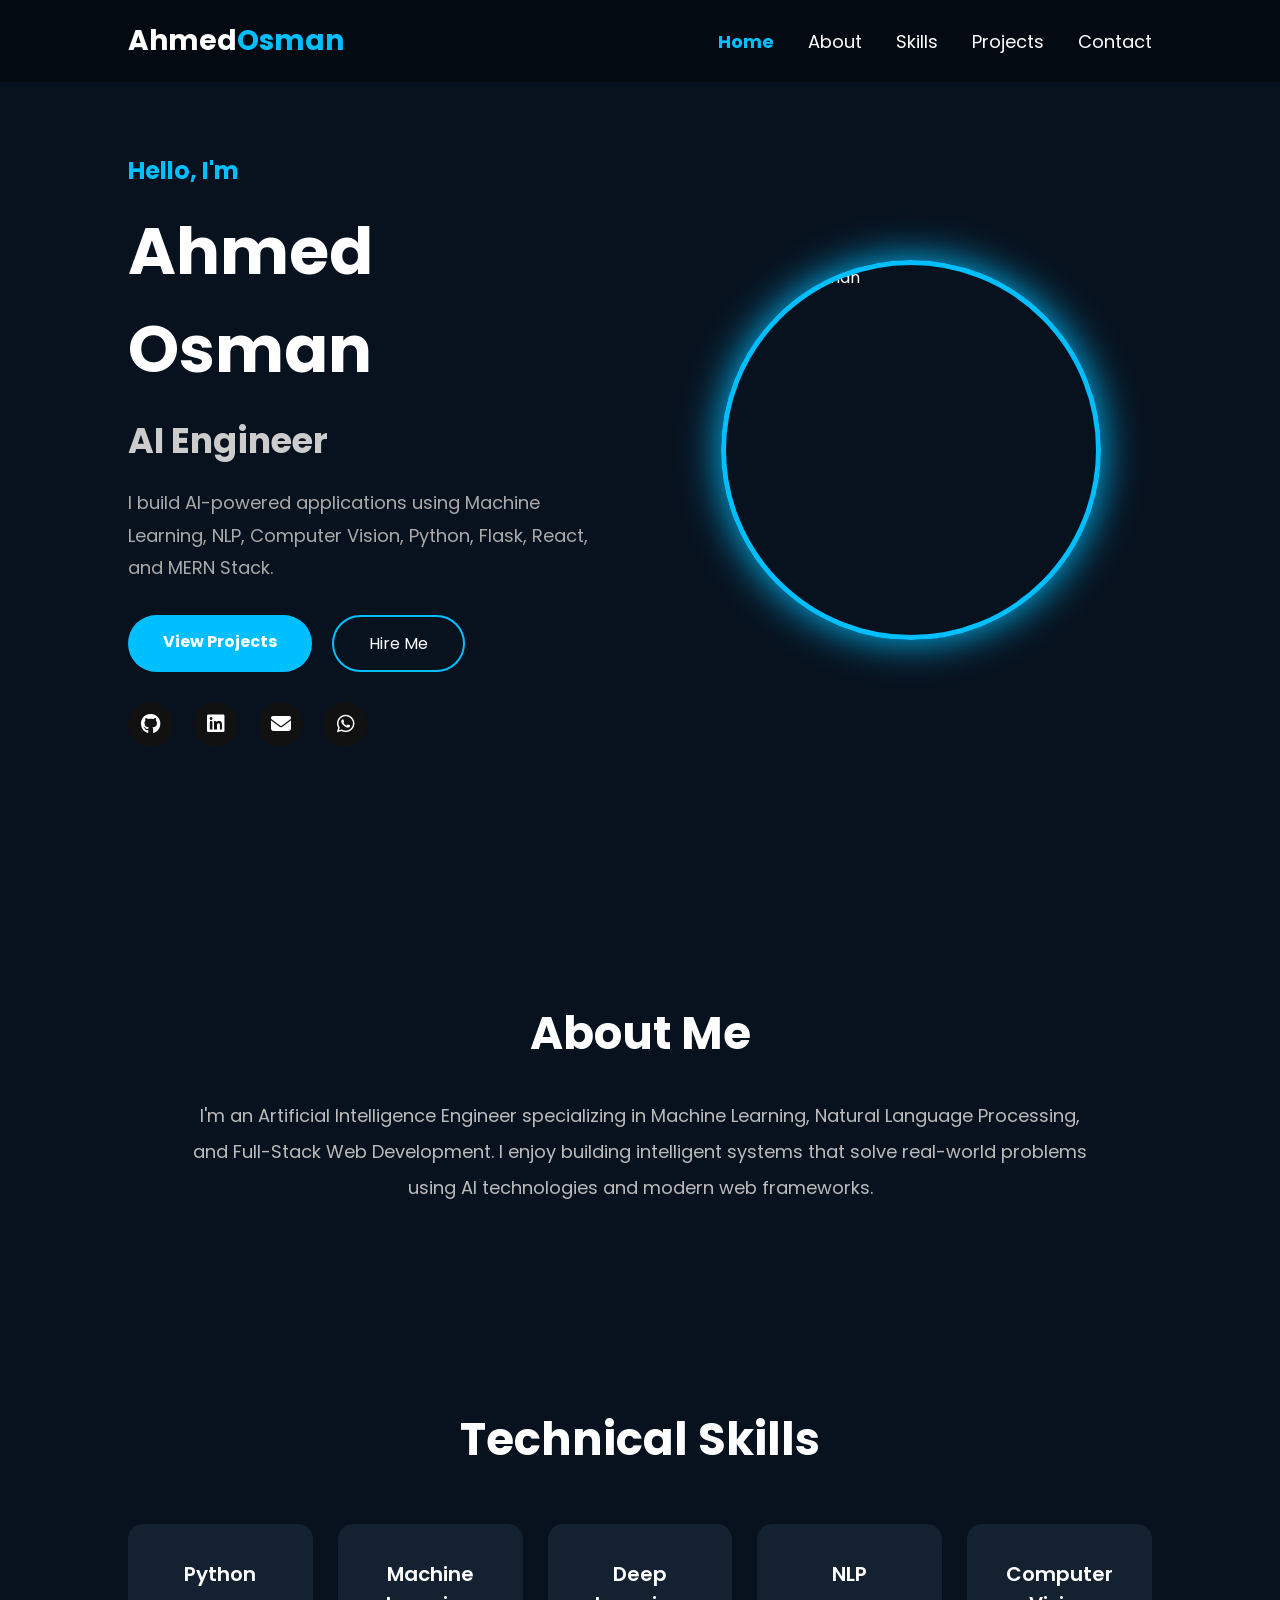
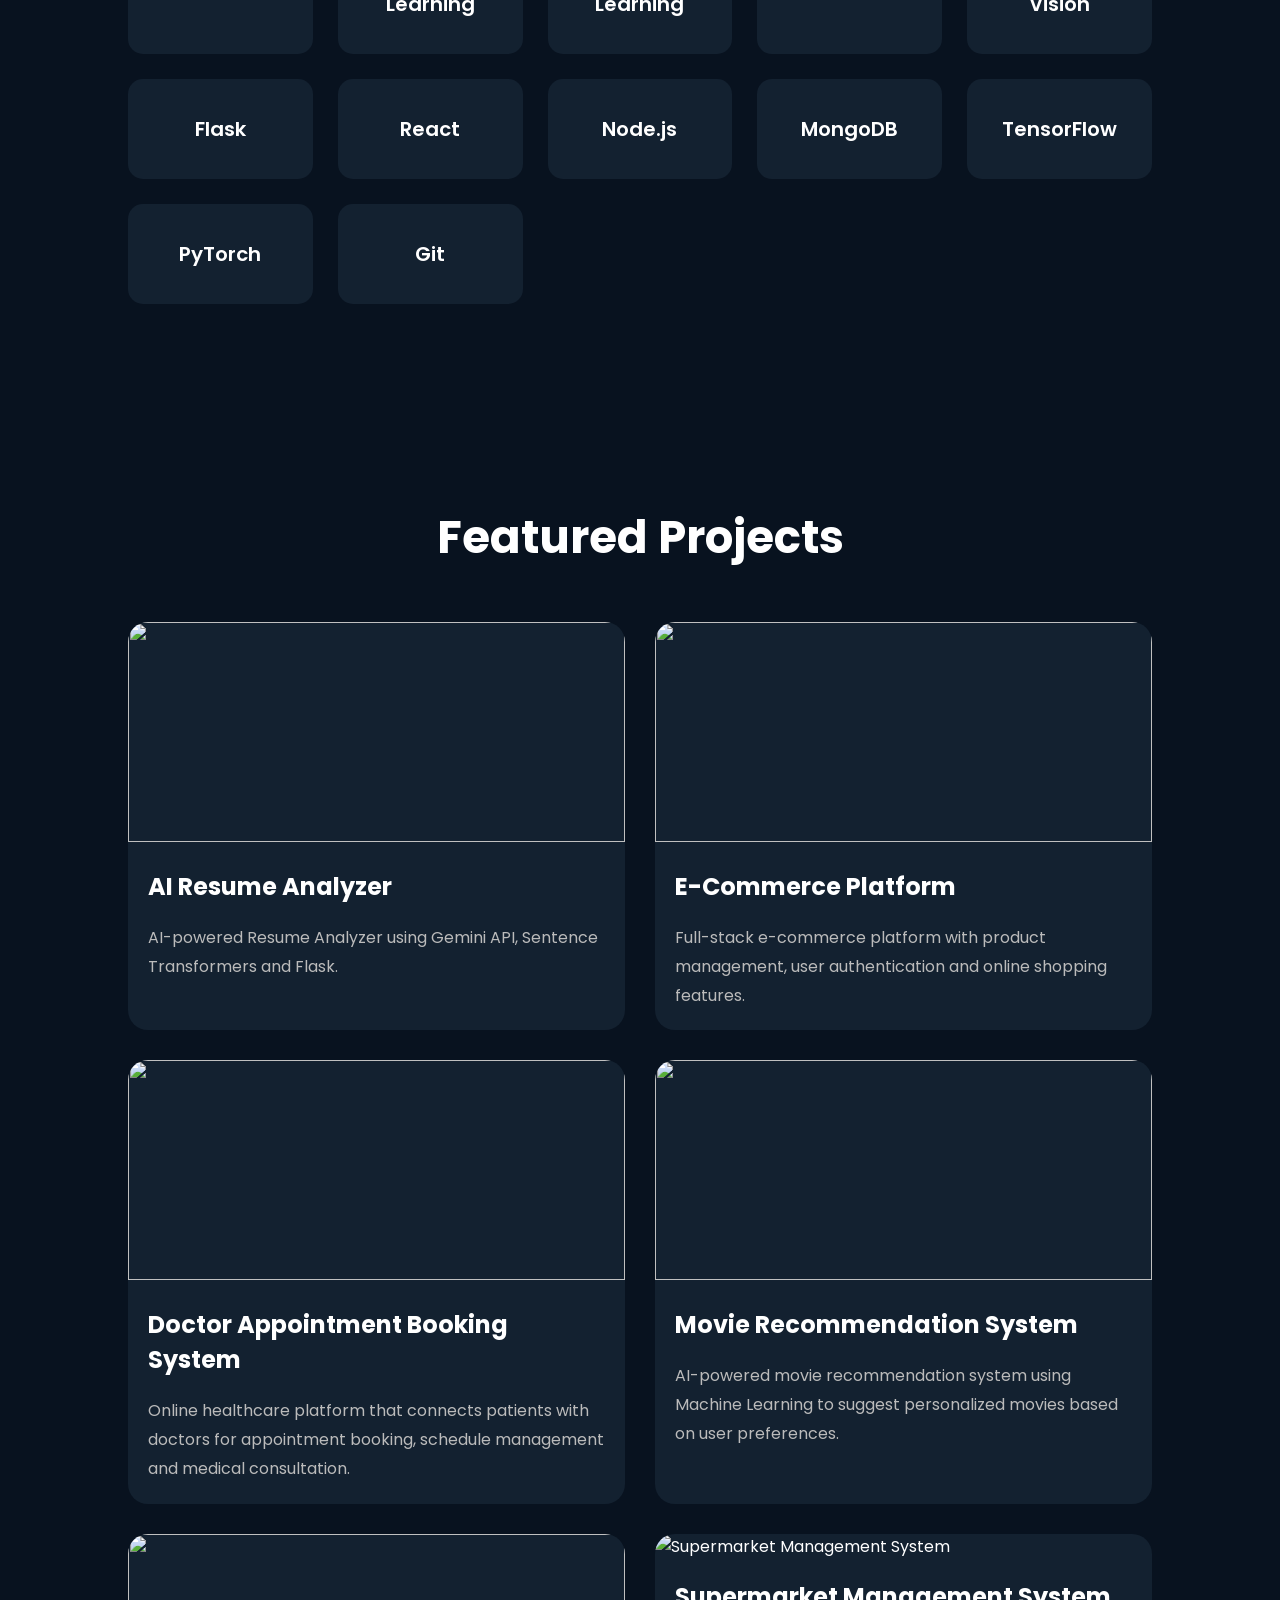
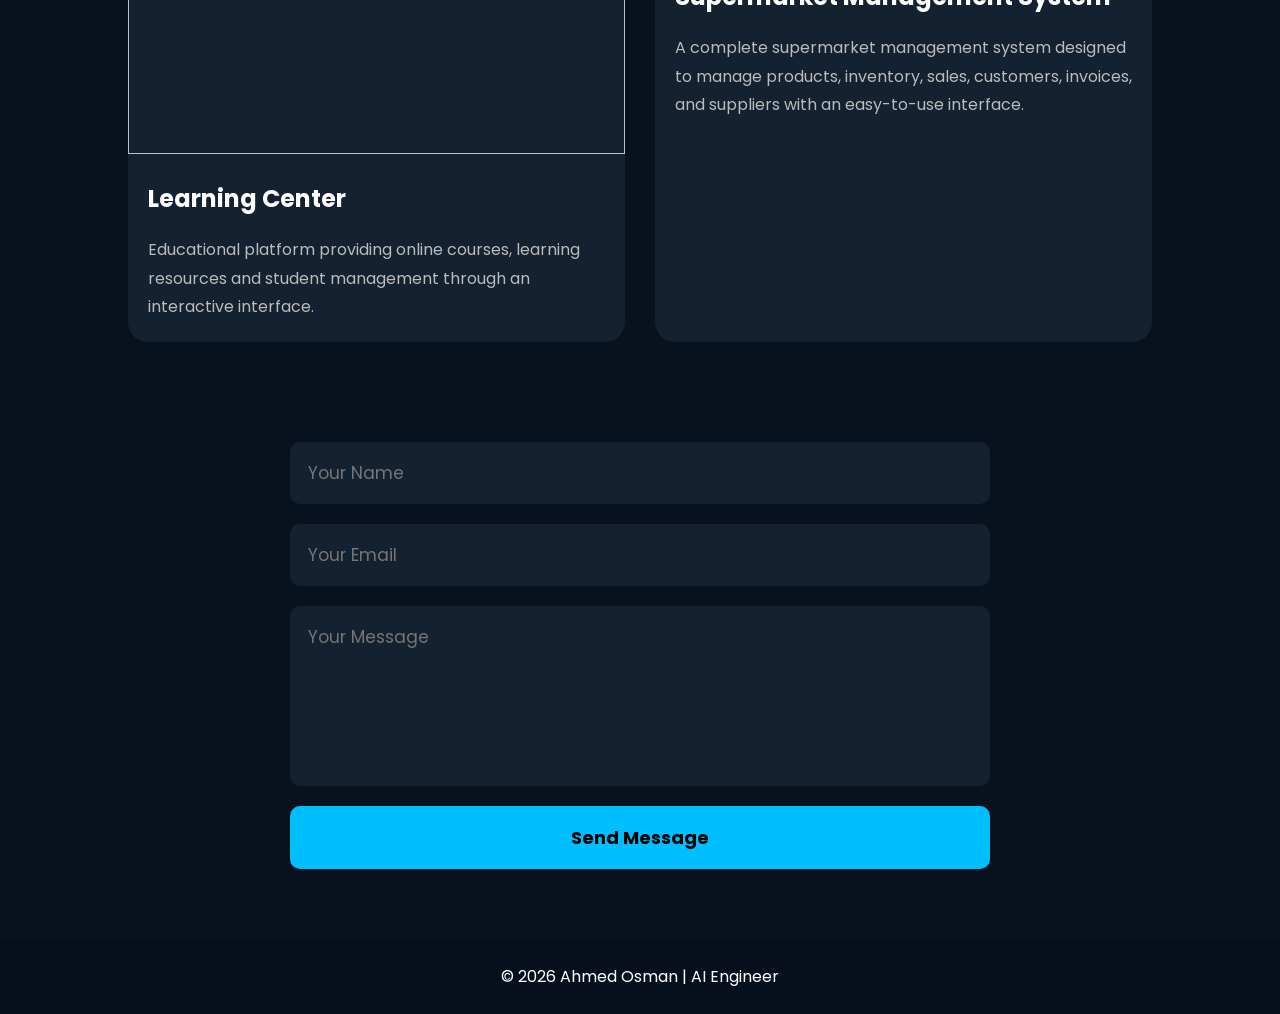
==== index.html @ d46f58bf "Rename p.html to index.html" ====
<!DOCTYPE html>
<html lang="en">
<head>
    <meta charset="UTF-8">
    <meta name="viewport" content="width=device-width, initial-scale=1.0">
    <title>Ahmed Osman | AI Engineer</title>

    <link rel="stylesheet" href="style.css">

    <link
        rel="stylesheet"
        href="https://cdnjs.cloudflare.com/ajax/libs/font-awesome/6.6.0/css/all.min.css"
    />
</head>
<body>

<!-- Navbar -->

<header>

    <div class="logo">
        Ahmed<span>Osman</span>
    </div>

    <nav>

        <a href="#home">Home</a>
        <a href="#about">About</a>
        <a href="#skills">Skills</a>
        <a href="#projects">Projects</a>
        <a href="#contact">Contact</a>

    </nav>

</header>

<!-- Hero -->

<section class="hero" id="home">

    <div class="hero-text">

        <h3>Hello, I'm</h3>

        <h1>Ahmed Osman</h1>

        <h2>AI Engineer & Full Stack Developer</h2>

        <p>

            I build AI-powered applications using Machine Learning,
            NLP, Computer Vision, Python, Flask, React, and MERN Stack.

        </p>

        <div class="buttons">

            <a href="#projects" class="btn">View Projects</a>

            <a href="#contact" class="btn2">Hire Me</a>

        </div>

        <div class="social">

            <a href="https://github.com/ahmedosman1542005-al"><i class="fab fa-github"></i></a>

            <a href="https://www.linkedin.com/in/ahmed-osman-a71577384"><i class="fab fa-linkedin"></i></a>

            <a href="mailto:ahmedosman1542005@gmail.com"><i class="fas fa-envelope"></i></a>

            <a href="https://wa.me/201017175637" target="_blank"><i class="fab fa-whatsapp"></i></a>
        </div>

    </div>

    <div class="hero-image">

        <img src="images\IMG_2841.jpg" alt="Ahmed Osman">

    </div>

</section>

<!-- About -->

<section class="about" id="about">

    <h2>About Me</h2>

    <p>

        I'm an Artificial Intelligence Engineer specializing in Machine
        Learning, Natural Language Processing, and Full-Stack Web
        Development.

        I enjoy building intelligent systems that solve real-world
        problems using AI technologies and modern web frameworks.

    </p>

</section>

<!-- Skills -->

<section class="skills" id="skills">

    <h2>Technical Skills</h2>

    <div class="skill-grid">

        <div class="card">Python</div>

        <div class="card">Machine Learning</div>

        <div class="card">Deep Learning</div>

        <div class="card">NLP</div>

        <div class="card">Computer Vision</div>

        <div class="card">Flask</div>

        <div class="card">React</div>

        <div class="card">Node.js</div>

        <div class="card">MongoDB</div>

        <div class="card">TensorFlow</div>

        <div class="card">PyTorch</div>

        <div class="card">Git</div>

    </div>

</section>

<!-- Projects -->

<section class="projects" id="projects">

<h2>Featured Projects</h2>




<div class="project-container">

<div class="project">

<img src="images/resume.jpg">

<h3>AI Resume Analyzer</h3>

<p>

AI-powered Resume Analyzer using Gemini API,
Sentence Transformers and Flask.

</p>


</div>

<div class="project">

<img src="images/ecommerce.jpg">

<h3>E-Commerce Platform</h3>

<p>

Full-stack e-commerce platform with product
management, user authentication and online
shopping features.

</p>

</div>

<div class="project">

<img src="images/doctor.jpg">

<h3>Doctor Appointment Booking System</h3>

<p>

Online healthcare platform that connects patients
with doctors for appointment booking, schedule
management and medical consultation.

</p>

</div>

<div class="project">

<img src="images\movie.png">

<h3>Movie Recommendation System</h3>

<p>

AI-powered movie recommendation system using
Machine Learning to suggest personalized movies
based on user preferences.

</p>

</div>

<div class="project">

<img src="https://ms.hsoubcdn.com/uploads/thumbnails/4427935/6953ae9ec912d/Screenshot-2025-12-30-124724.png">

<h3>Learning Center</h3>

<p>

Educational platform providing online courses,
learning resources and student management
through an interactive interface.

</p>

</div>
<div class="project">

    <img src="images/supermarket.jpg" alt="Supermarket Management System">

    <h3>Supermarket Management System</h3>

    <p>
        A complete supermarket management system designed to manage products,
        inventory, sales, customers, invoices, and suppliers with an easy-to-use interface.
    </p>

</div>
</div>

</section>

<!-- Contact -->

<form action="https://formsubmit.co/ahmedosman@gmail.com" method="POST">

    <input type="text" name="name" placeholder="Your Name" required>

    <input type="email" name="email" placeholder="Your Email" required>

    <textarea name="message" placeholder="Your Message" required></textarea>

    <input type="hidden" name="_subject" value="New Portfolio Message">

    <input type="hidden" name="_template" value="table">

    <button type="submit">Send Message</button>

</form>
<footer>

<p>

© 2026 Ahmed Osman | AI Engineer

</p>

</footer>

<script src="script.js"></script>

</body>
</html>
---- style.css ----
/* Google Font */
@import url('https://fonts.googleapis.com/css2?family=Poppins:wght@300;400;500;600;700;800&display=swap');

*{
margin:0;
padding:0;
box-sizing:border-box;
scroll-behavior:smooth;
font-family:'Poppins',sans-serif;
}

body{
background:#08121f;
color:#fff;
overflow-x:hidden;
}

a{
text-decoration:none;
color:white;
}

section{
padding:100px 10%;
}

/* ================= HEADER ================= */

header{
position:fixed;
top:0;
left:0;
width:100%;
padding:20px 10%;
display:flex;
justify-content:space-between;
align-items:center;
background:rgba(0,0,0,.4);
backdrop-filter:blur(12px);
z-index:1000;
}

.logo{
font-size:28px;
font-weight:bold;
}

.logo span{
color:#00bfff;
}

nav a{
margin-left:30px;
font-size:18px;
transition:.3s;
}

nav a:hover{
color:#00bfff;
}

/* ================= HERO ================= */

.hero{
min-height:100vh;
display:flex;
align-items:center;
justify-content:space-between;
gap:60px;
}

.hero-text{
flex:1;
}

.hero-text h3{
font-size:24px;
color:#00bfff;
}

.hero-text h1{
font-size:65px;
margin:15px 0;
}

.hero-text h2{
font-size:35px;
margin-bottom:20px;
color:#ccc;
}

.hero-text p{
font-size:18px;
line-height:1.8;
color:#aaa;
margin-bottom:30px;
}

.buttons{
display:flex;
gap:20px;
margin-bottom:30px;
}

.btn{

padding:14px 35px;
background:#00bfff;
border-radius:40px;
color:white;
font-weight:bold;
transition:.3s;

}

.btn:hover{

transform:translateY(-5px);
box-shadow:0 0 25px #00bfff;

}

.btn2{

padding:14px 35px;
border:2px solid #00bfff;
border-radius:40px;
transition:.3s;

}

.btn2:hover{

background:#00bfff;

}

.social{

display:flex;
gap:20px;

}

.social a{

width:45px;
height:45px;
background:#111;
display:flex;
justify-content:center;
align-items:center;
border-radius:50%;
font-size:20px;
transition:.3s;

}

.social a:hover{

background:#00bfff;
transform:translateY(-5px);

}

.hero-image{

flex:1;
display:flex;
justify-content:center;

}

.hero-image img{

width:380px;
height:380px;
border-radius:50%;
object-fit:cover;
border:5px solid #00bfff;
box-shadow:0 0 40px #00bfff;

}

/* ================= ABOUT ================= */

.about{

text-align:center;

}

.about h2{

font-size:45px;
margin-bottom:30px;

}

.about p{

max-width:900px;
margin:auto;
font-size:18px;
line-height:2;
color:#bbb;

}

/* ================= SKILLS ================= */

.skills h2{

text-align:center;
font-size:45px;
margin-bottom:50px;

}

.skill-grid{

display:grid;
grid-template-columns:repeat(auto-fit,minmax(180px,1fr));
gap:25px;

}

.card{

background:#132130;
padding:35px;
text-align:center;
border-radius:15px;
font-size:20px;
font-weight:600;
transition:.4s;

}

.card:hover{

transform:translateY(-10px);
background:#00bfff;

}

/* ================= PROJECTS ================= */

.projects h2{

text-align:center;
font-size:45px;
margin-bottom:50px;

}

.project-container{

display:grid;
grid-template-columns:repeat(auto-fit,minmax(330px,1fr));
gap:30px;

}

.project{

background:#132130;
border-radius:20px;
overflow:hidden;
transition:.4s;

}

.project:hover{

transform:translateY(-10px);

}

.project img{

width:100%;
height:220px;
object-fit:cover;

}

.project h3{

padding:20px;
font-size:24px;

}

.project p{

padding:0 20px 20px;
color:#bbb;
line-height:1.8;

}

/* ================= CONTACT ================= */

.contact h2{

text-align:center;
font-size:45px;
margin-bottom:40px;

}

form{

max-width:700px;
margin:auto;
display:flex;
flex-direction:column;
gap:20px;

}

form input,
form textarea{

padding:18px;
background:#132130;
border:none;
color:white;
border-radius:10px;
font-size:17px;

}

textarea{

height:180px;
resize:none;

}

button{

padding:18px;
background:#00bfff;
border:none;
border-radius:10px;
font-size:18px;
font-weight:bold;
cursor:pointer;
transition:.3s;

}

button:hover{

box-shadow:0 0 20px #00bfff;

}

/* ================= FOOTER ================= */

footer{

padding:25px;
text-align:center;
background:#06101d;
margin-top:70px;

}

/* ================= RESPONSIVE ================= */

@media(max-width:900px){

header{

padding:20px 5%;

}

nav{

display:none;

}

.hero{

flex-direction:column-reverse;
text-align:center;
padding-top:150px;

}

.hero-image img{

width:280px;
height:280px;

}

.hero-text h1{

font-size:45px;

}

.hero-text h2{

font-size:28px;

}

.buttons{

justify-content:center;

}

.social{

justify-content:center;

}

}


/*======================
Animation
======================*/

.hidden{

opacity:0;
transform:translateY(60px);
transition:.8s;

}

.show{

opacity:1;
transform:translateY(0);

}

/*======================
Top Button
======================*/

.topBtn{

position:fixed;
bottom:30px;
right:30px;
width:55px;
height:55px;
border:none;
border-radius:50%;
background:#00bfff;
color:#fff;
font-size:24px;
cursor:pointer;
opacity:0;
pointer-events:none;
transition:.4s;
box-shadow:0 0 15px rgba(0,191,255,.5);

}

.topBtn.active{

opacity:1;
pointer-events:auto;

}

.topBtn:hover{

transform:translateY(-5px);
box-shadow:0 0 25px #00bfff;

}

/*======================
Active Navbar Link
======================*/

nav a.active{

color:#00bfff;
font-weight:bold;

}
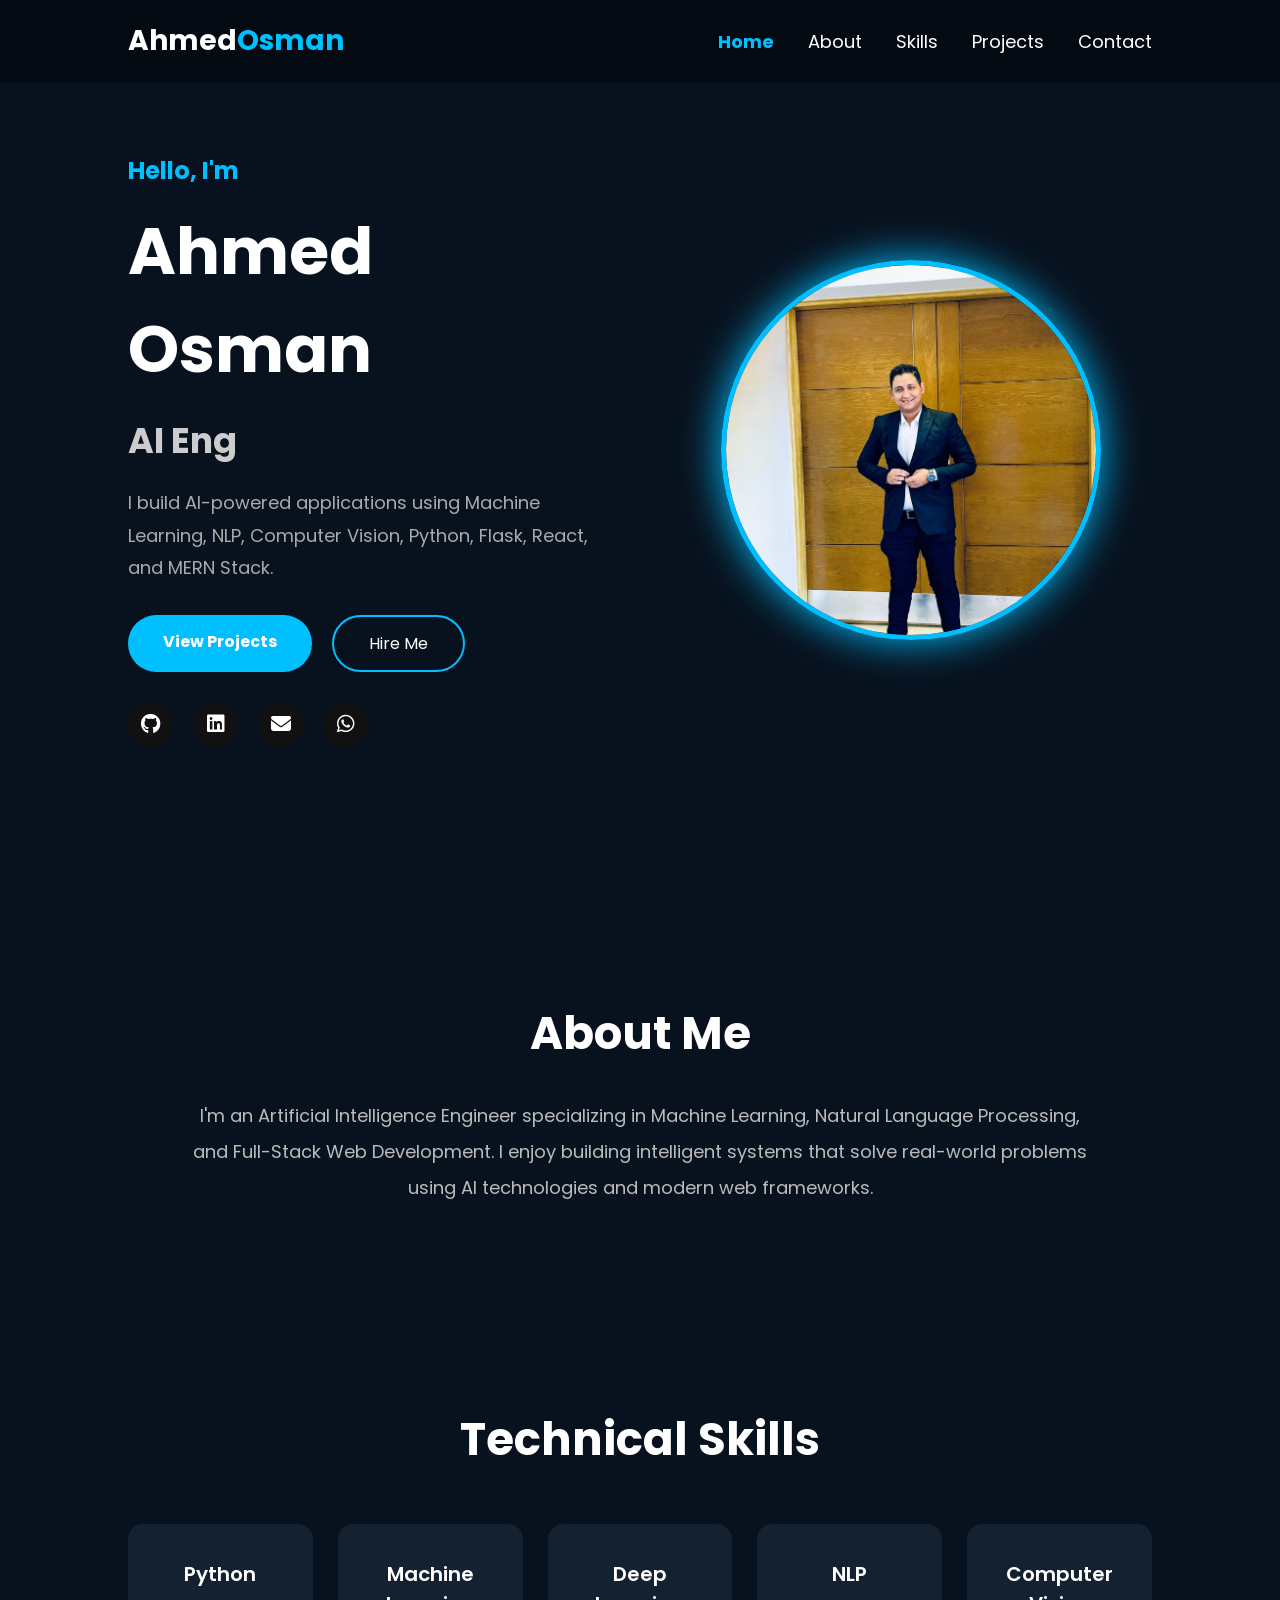
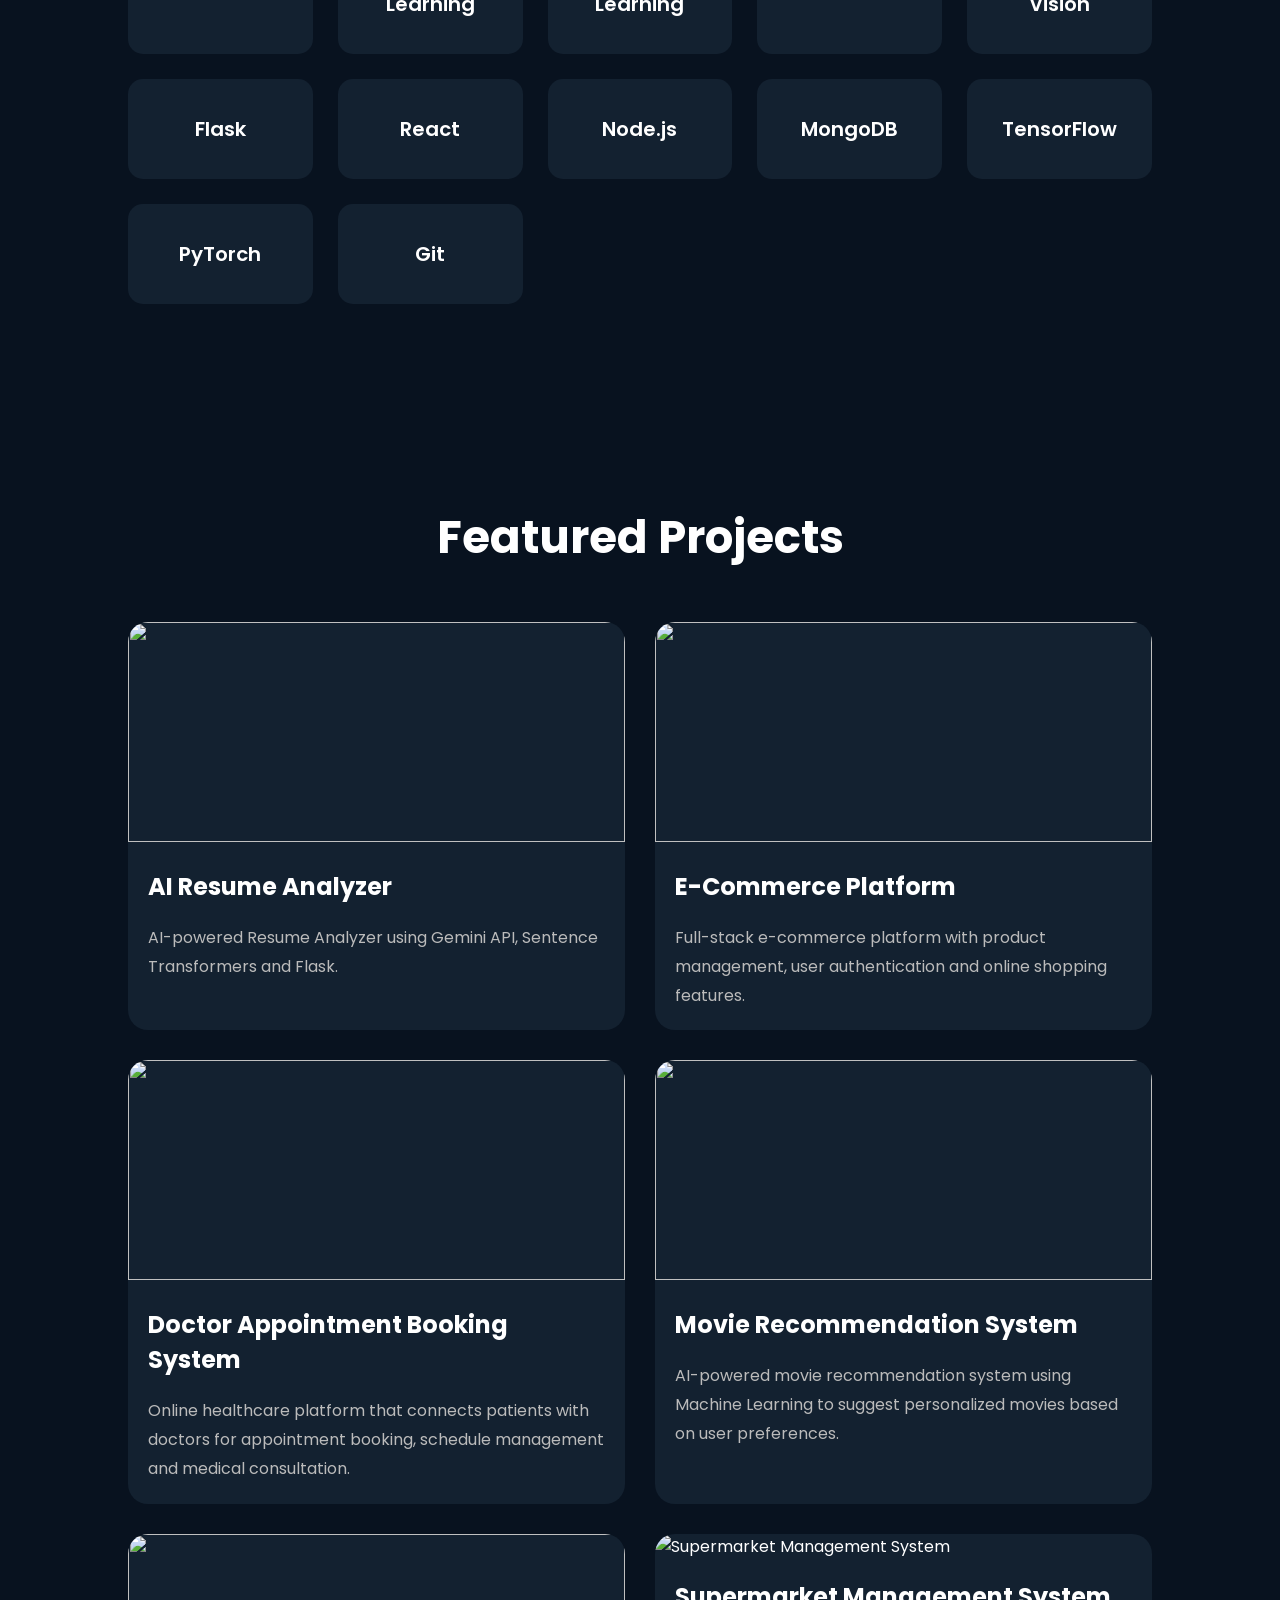
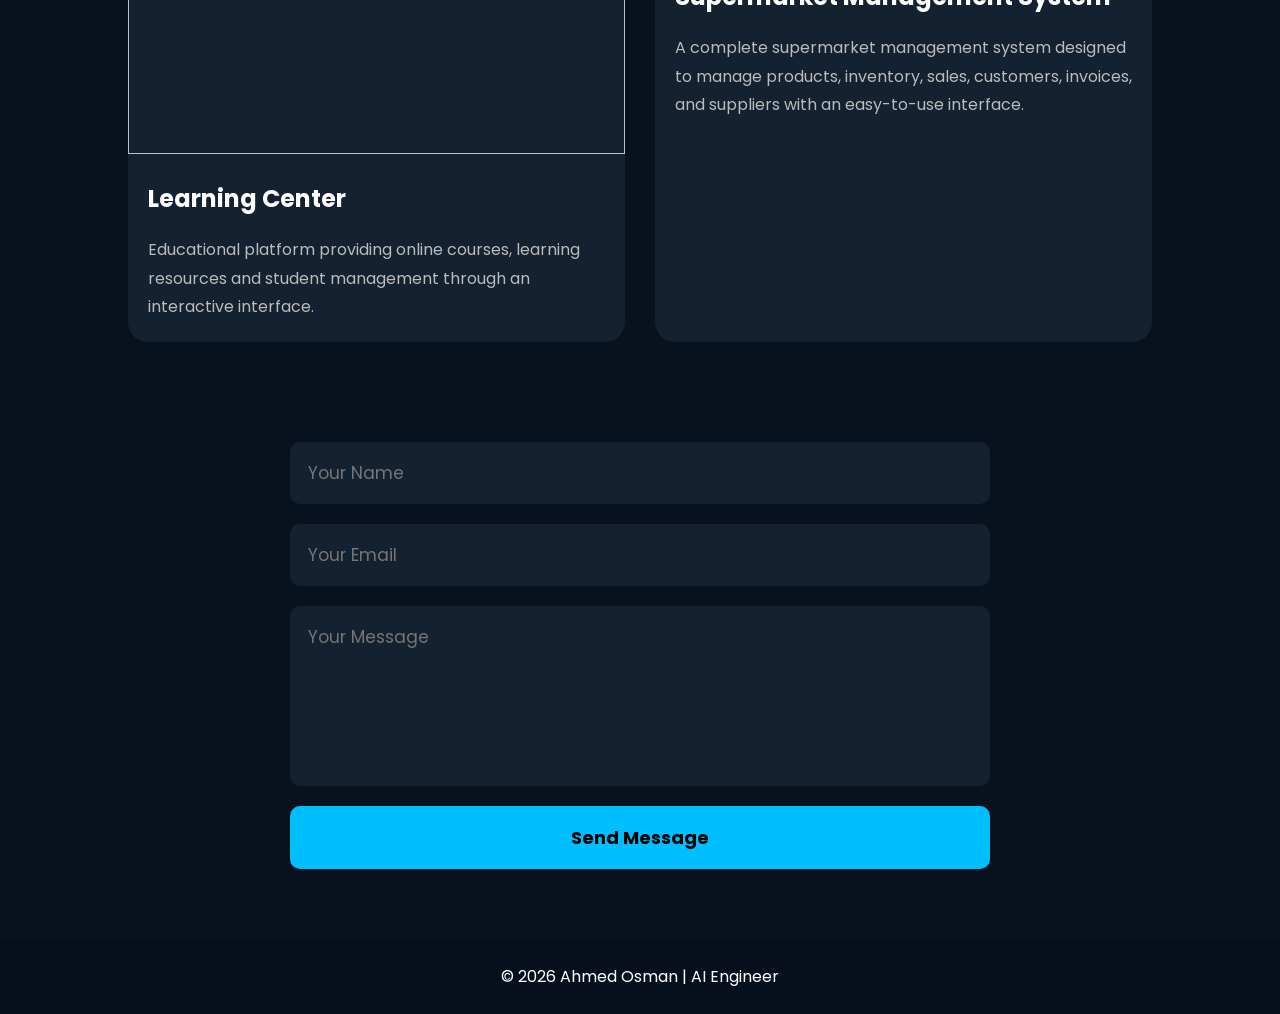
==== commit f895cc5f: "Fix HTML formatting issues in index.html" ====
--- a/index.html
+++ b/index.html
@@ -76,7 +76,7 @@
 
     <div class="hero-image">
 
-        <img src="images\IMG_2841.jpg" alt="Ahmed Osman">
+        <img src="IMG_2841.jpg" alt="Ahmed Osman">
 
     </div>
 
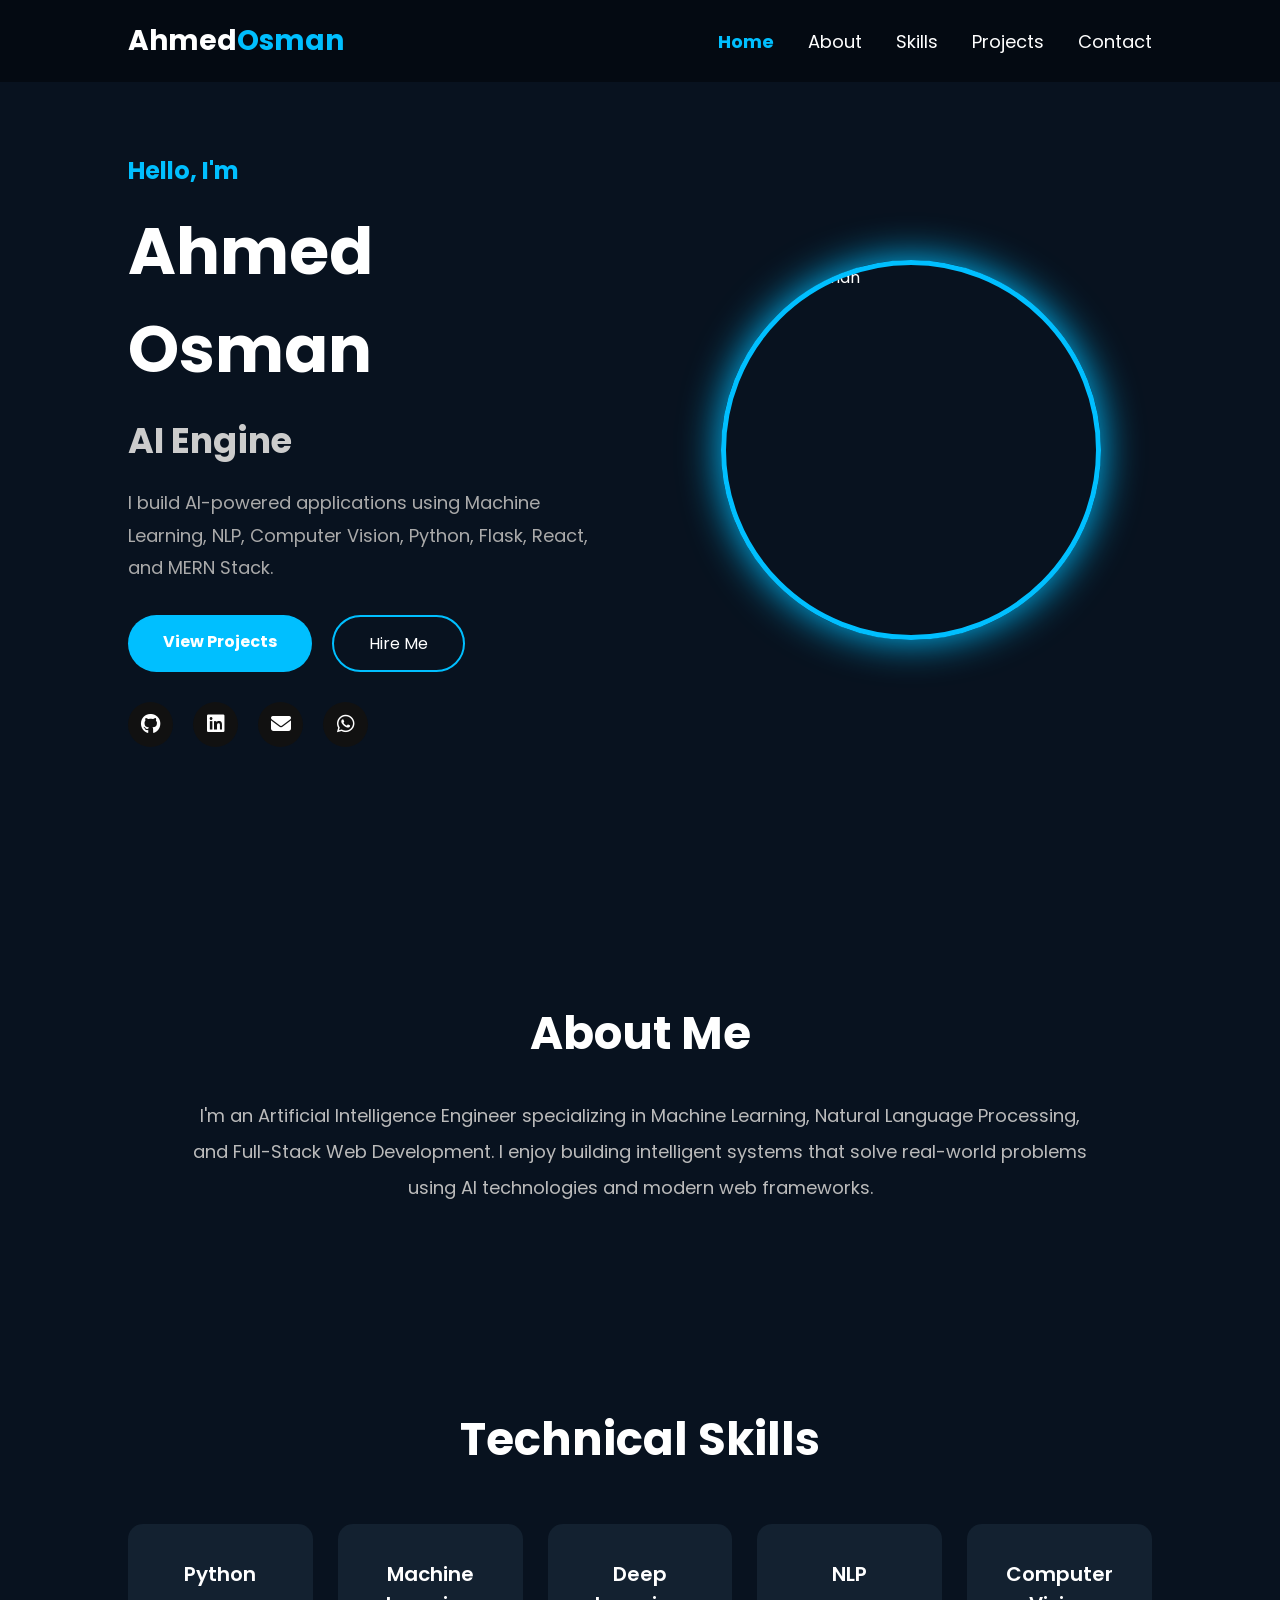
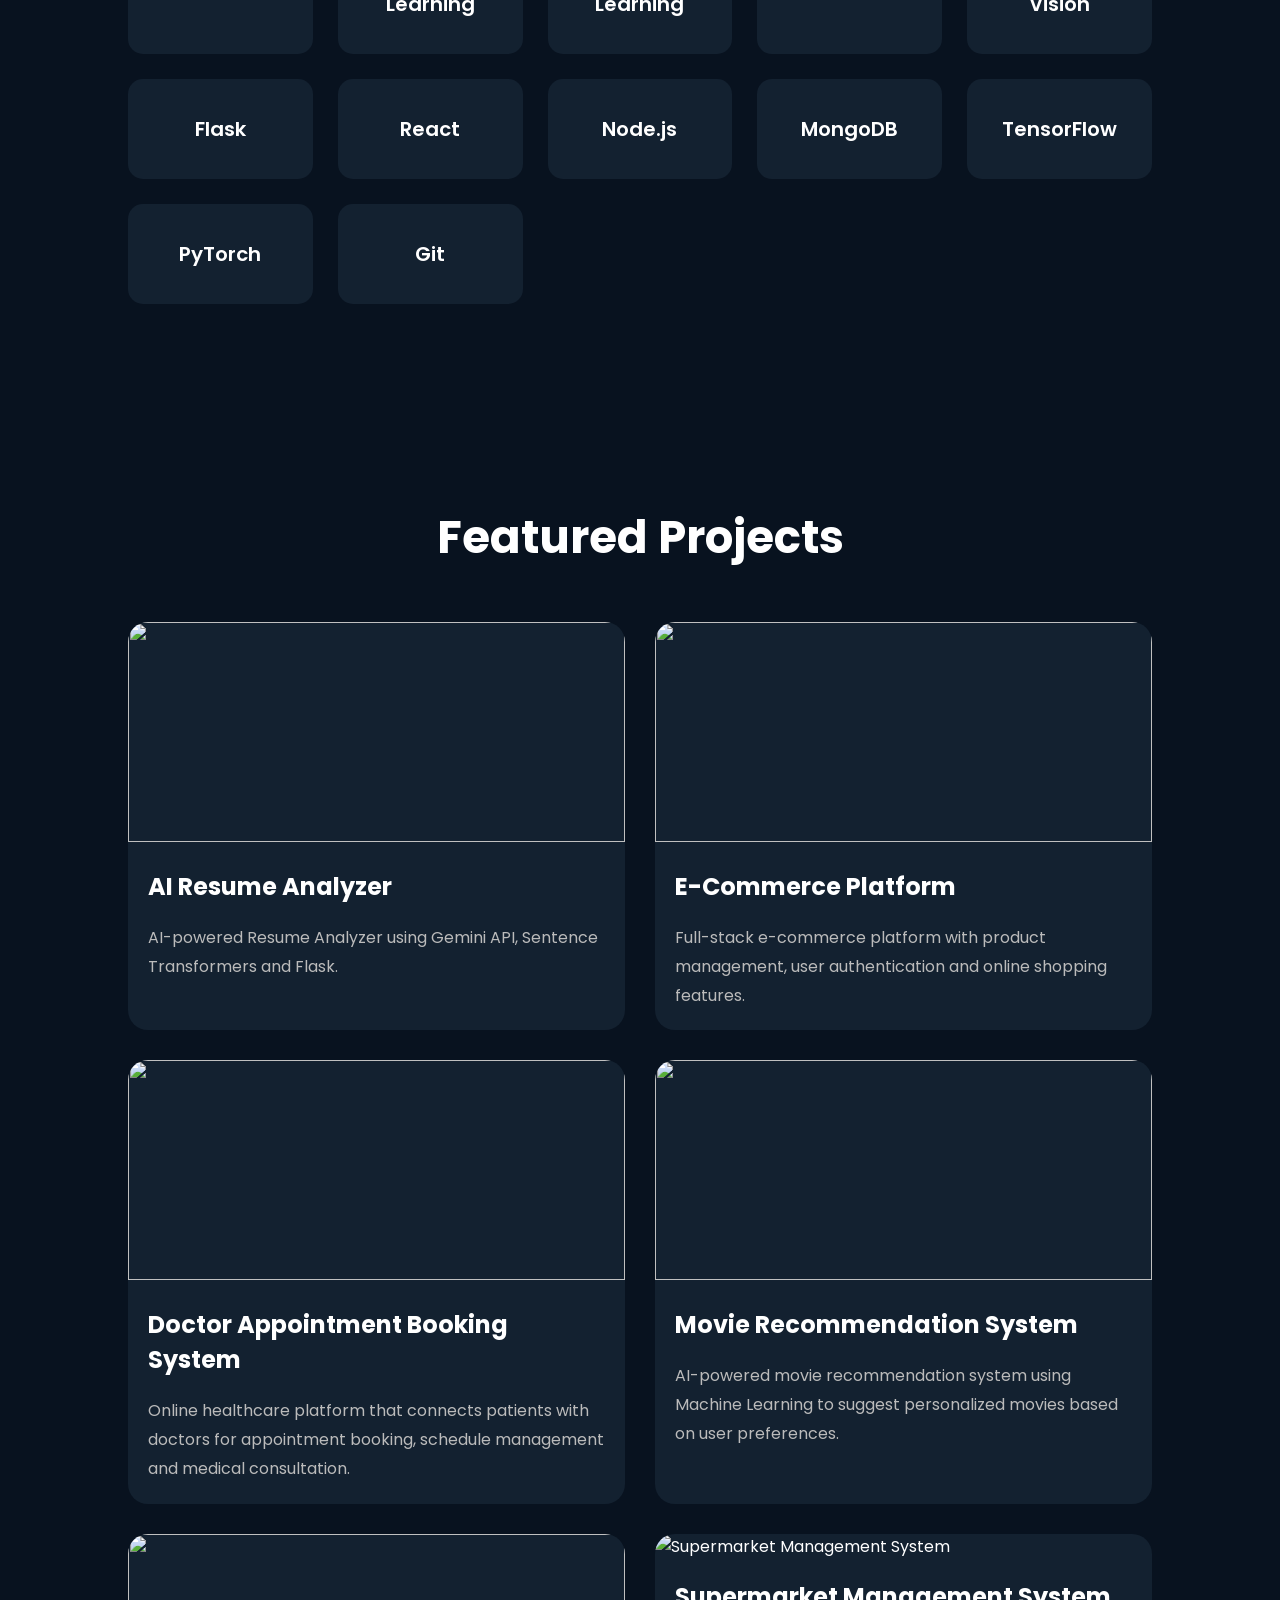
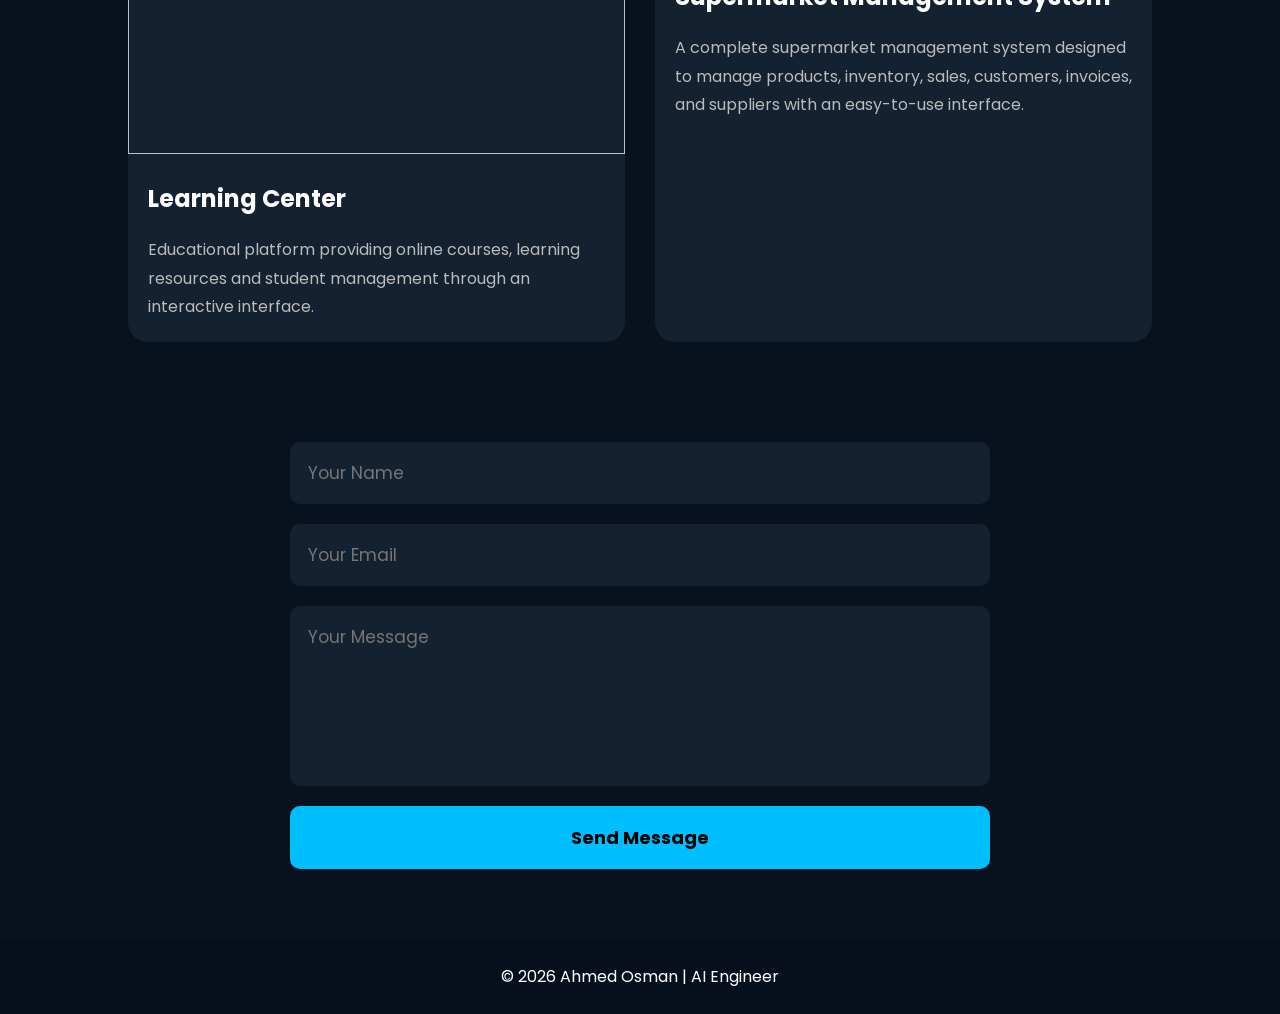
==== commit 154b24ed: "Fix HTML formatting and structure" ====
--- a/index.html
+++ b/index.html
@@ -76,7 +76,7 @@
 
     <div class="hero-image">
 
-        <img src="IMG_2841.jpg" alt="Ahmed Osman">
+        <img src="images/IMG_2841.jpg" alt="Ahmed Osman">
 
     </div>
 
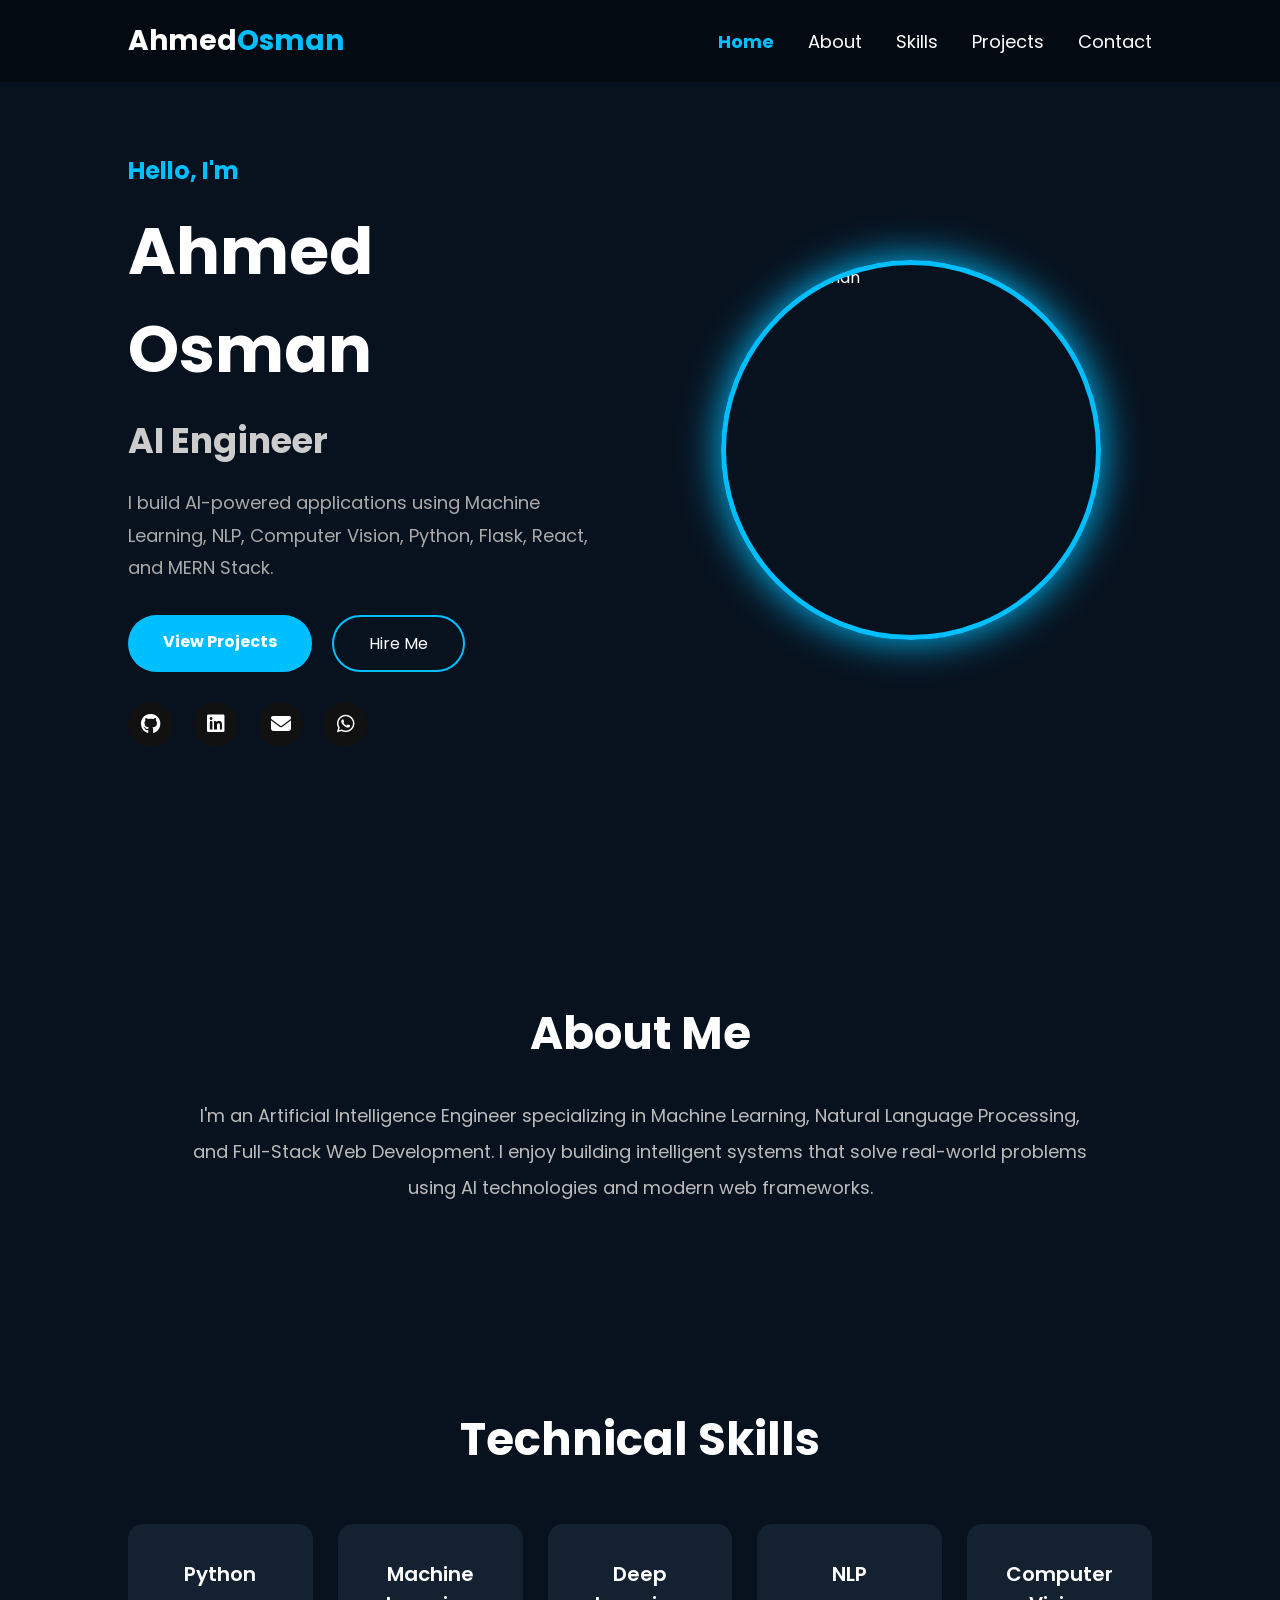
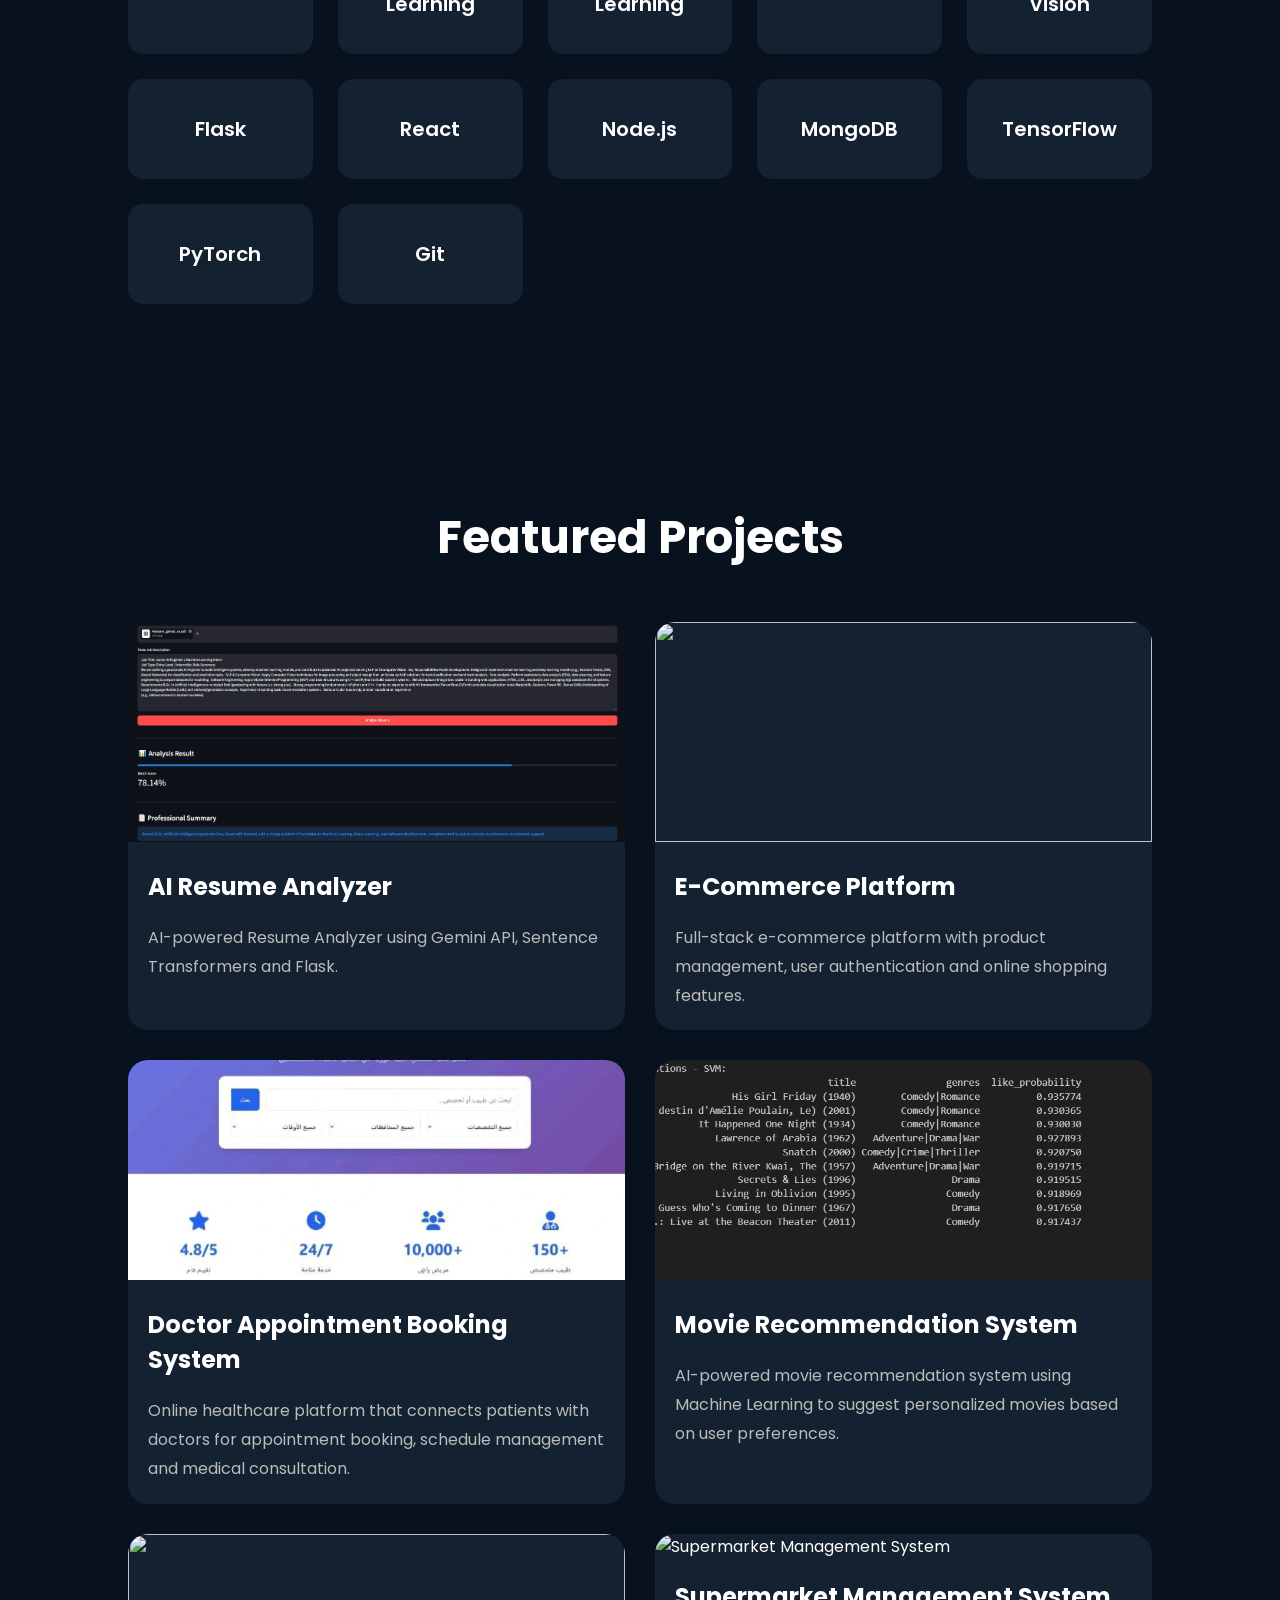
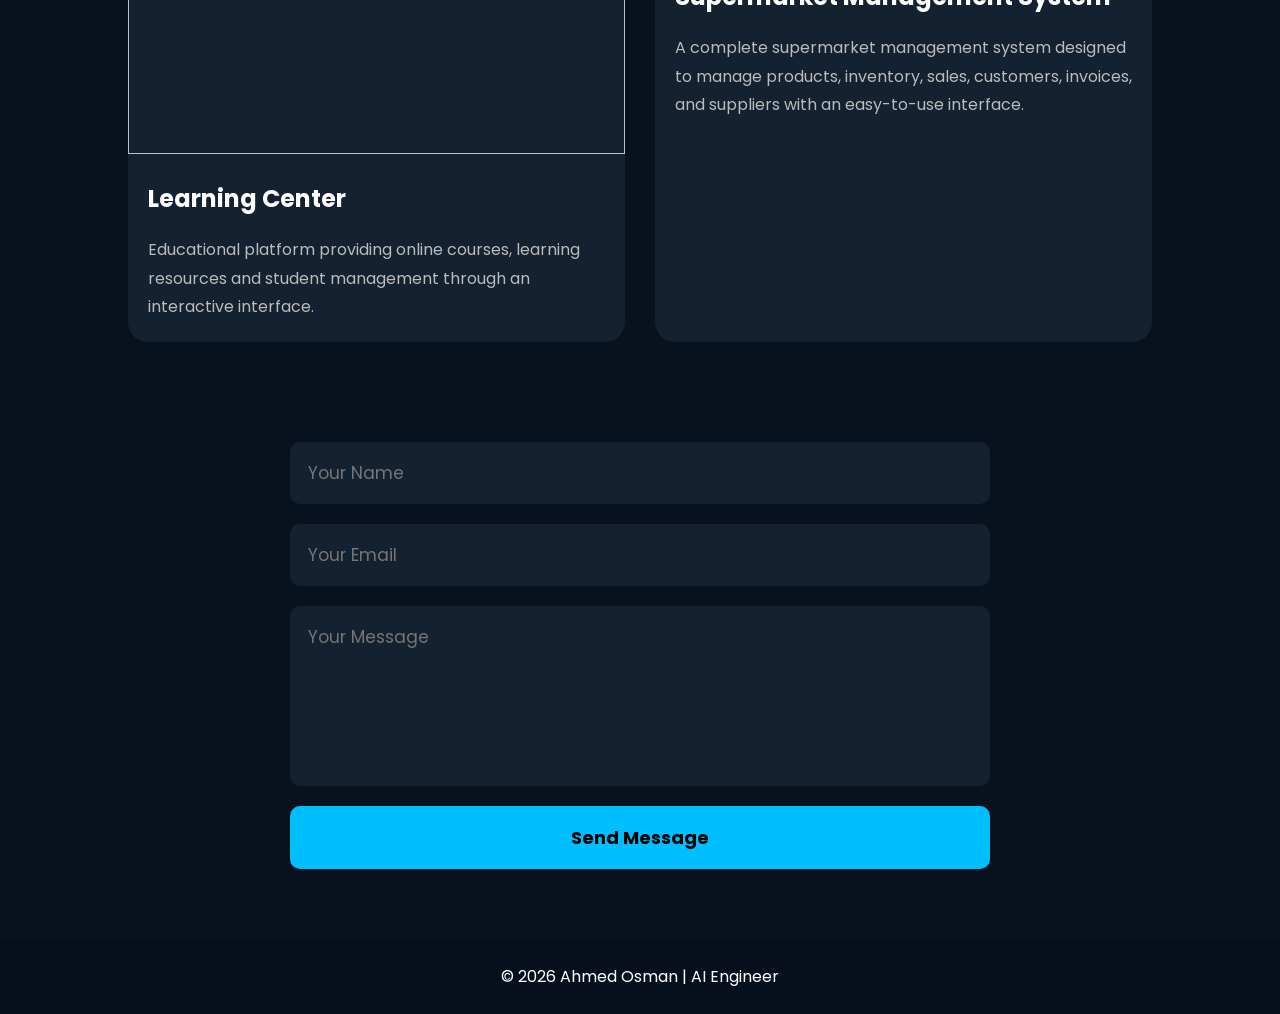
==== commit 71ec8259: "Update index.html" ====
--- a/index.html
+++ b/index.html
@@ -150,7 +150,7 @@
 
 <div class="project">
 
-<img src="images/resume.jpg">
+<img src="resume.jpg">
 
 <h3>AI Resume Analyzer</h3>
 
@@ -166,7 +166,7 @@
 
 <div class="project">
 
-<img src="images/ecommerce.jpg">
+<img src="ecommerce.jpg">
 
 <h3>E-Commerce Platform</h3>
 
@@ -182,7 +182,7 @@
 
 <div class="project">
 
-<img src="images/doctor.jpg">
+<img src="doctor.jpg">
 
 <h3>Doctor Appointment Booking System</h3>
 
@@ -198,7 +198,7 @@
 
 <div class="project">
 
-<img src="images\movie.png">
+<img src="movie.png">
 
 <h3>Movie Recommendation System</h3>
 
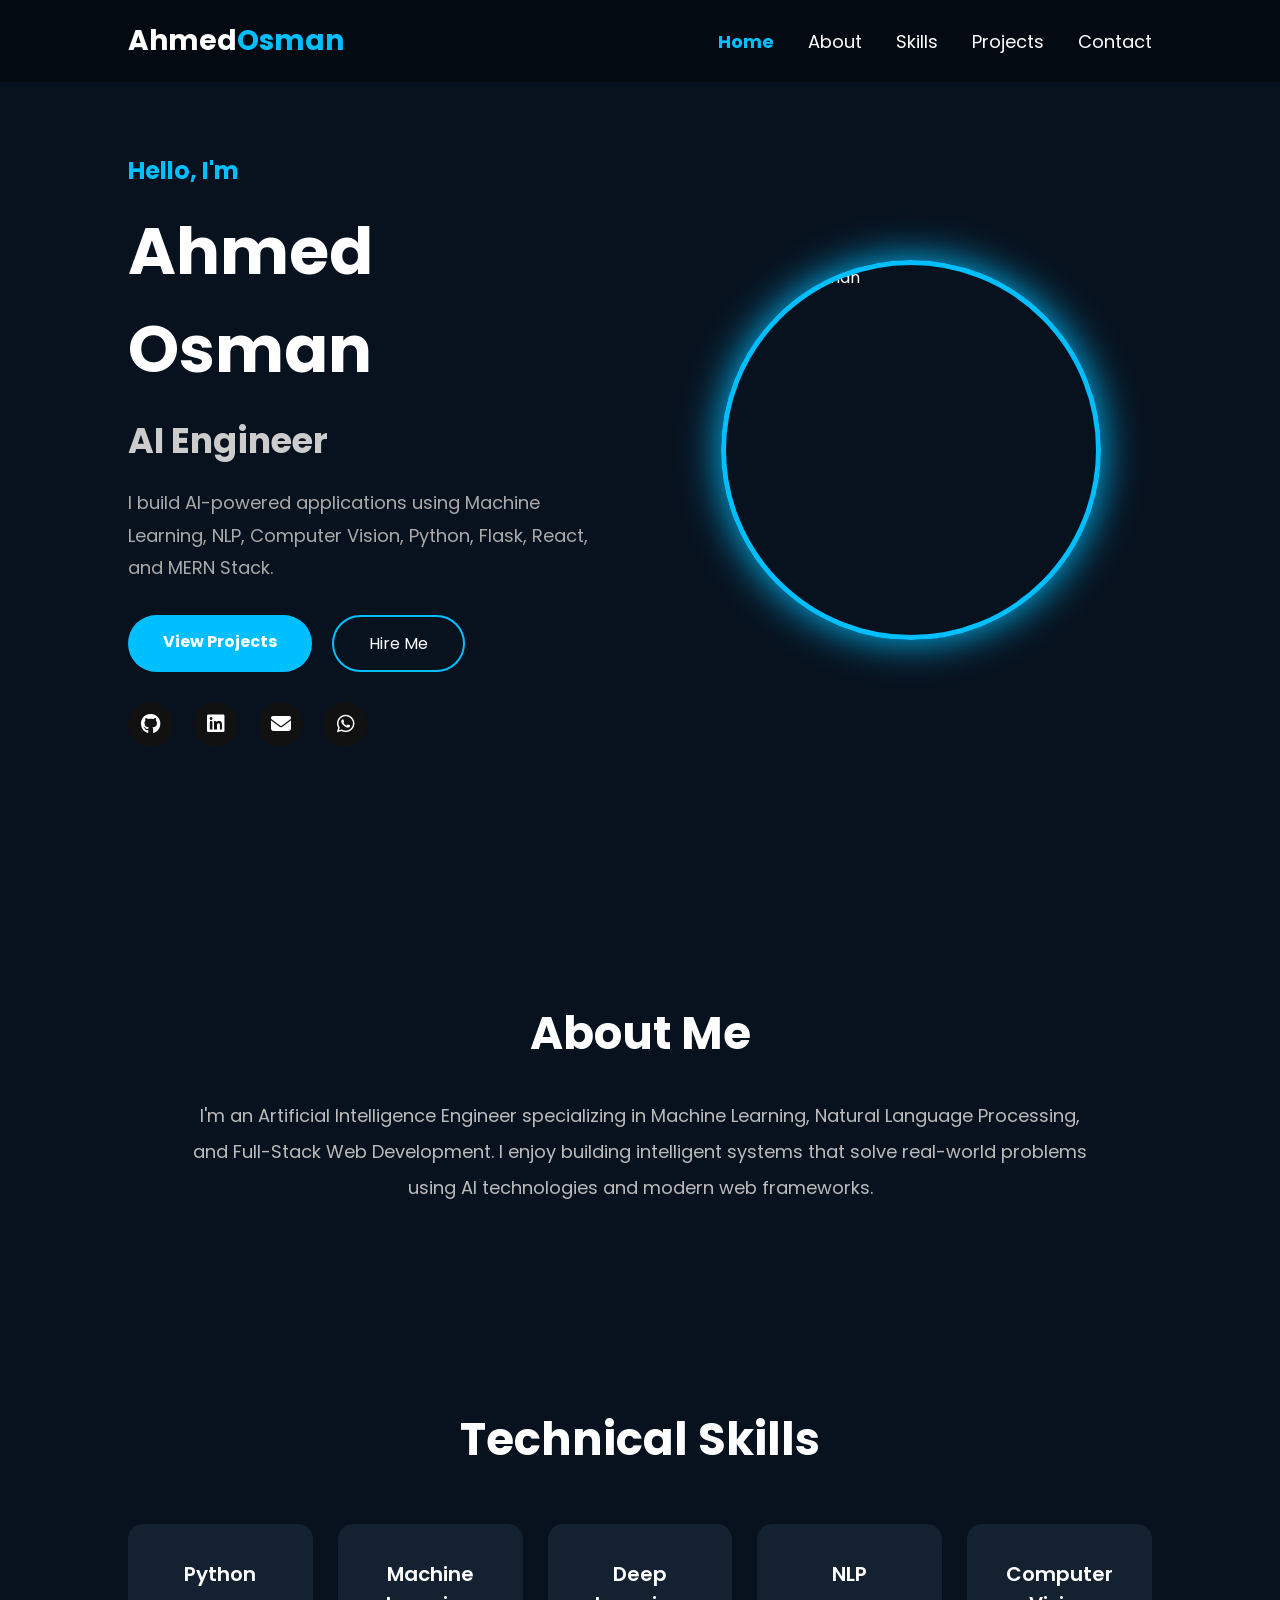
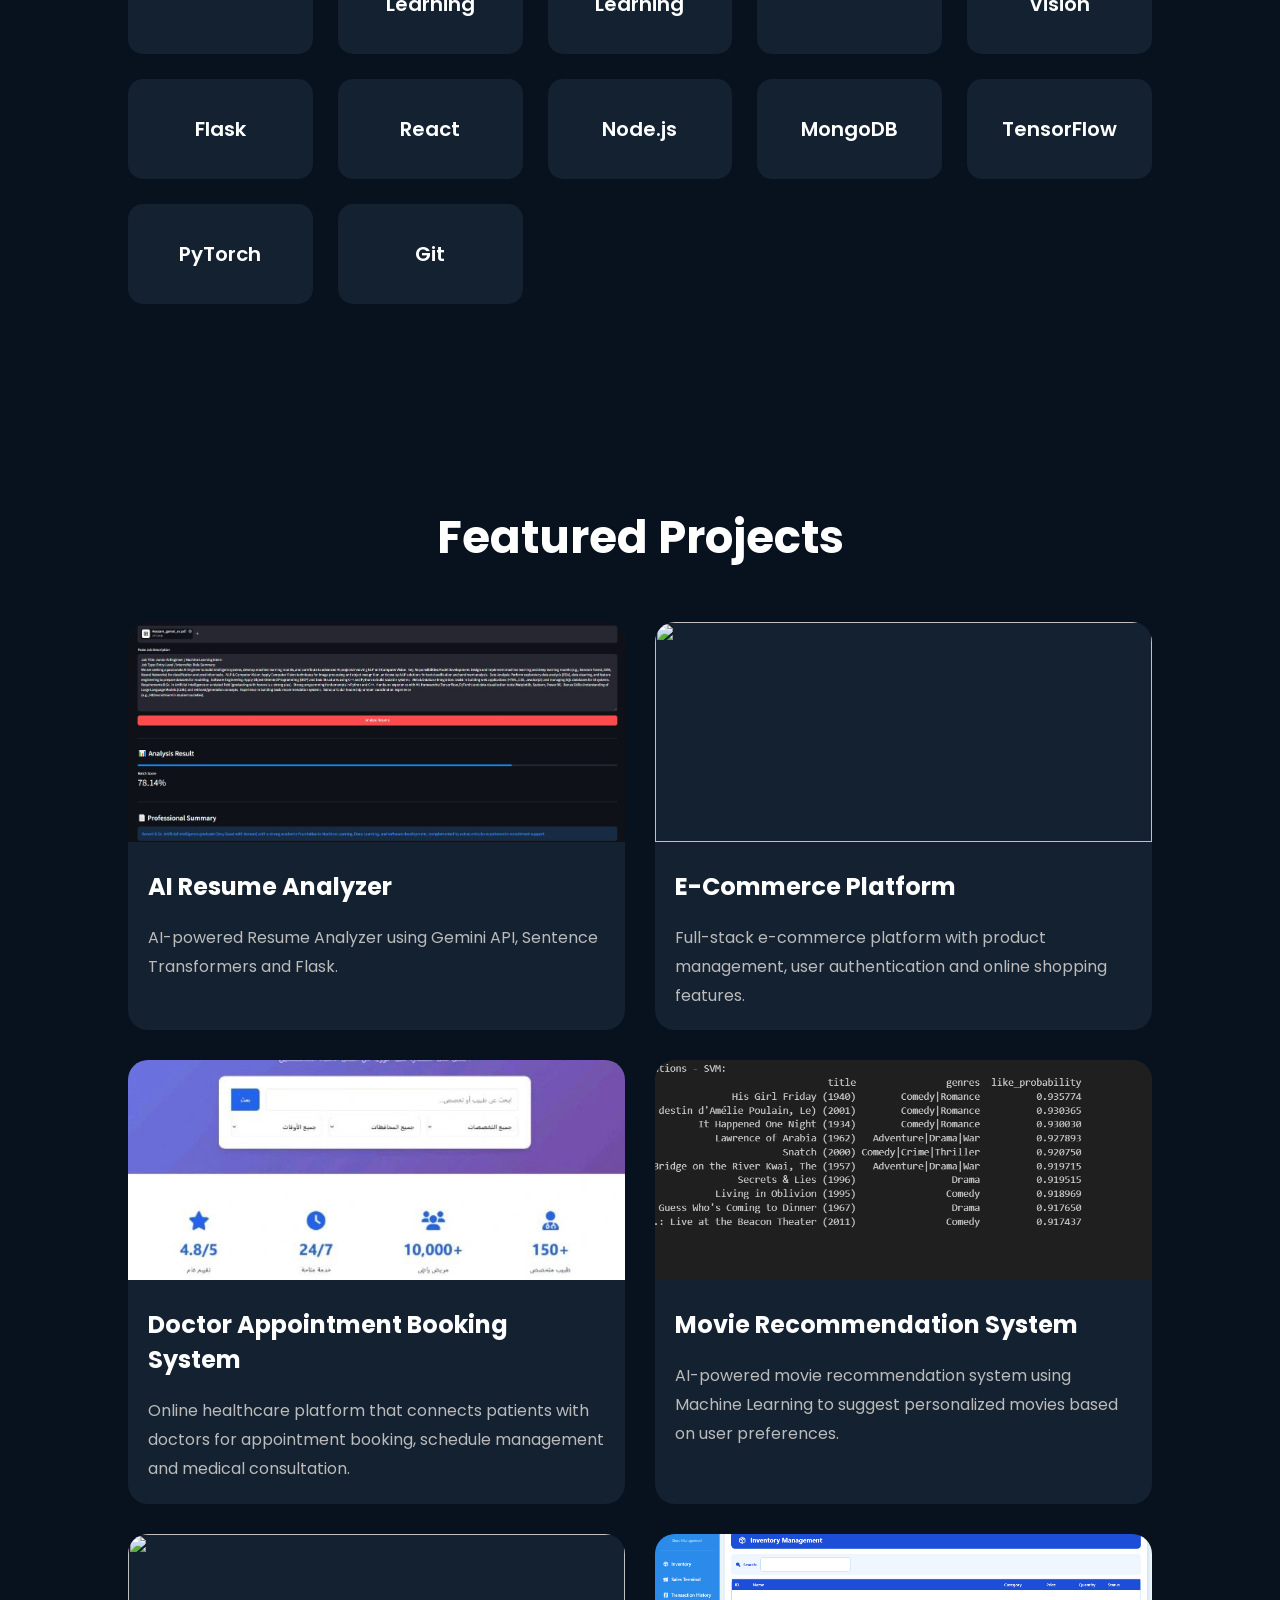
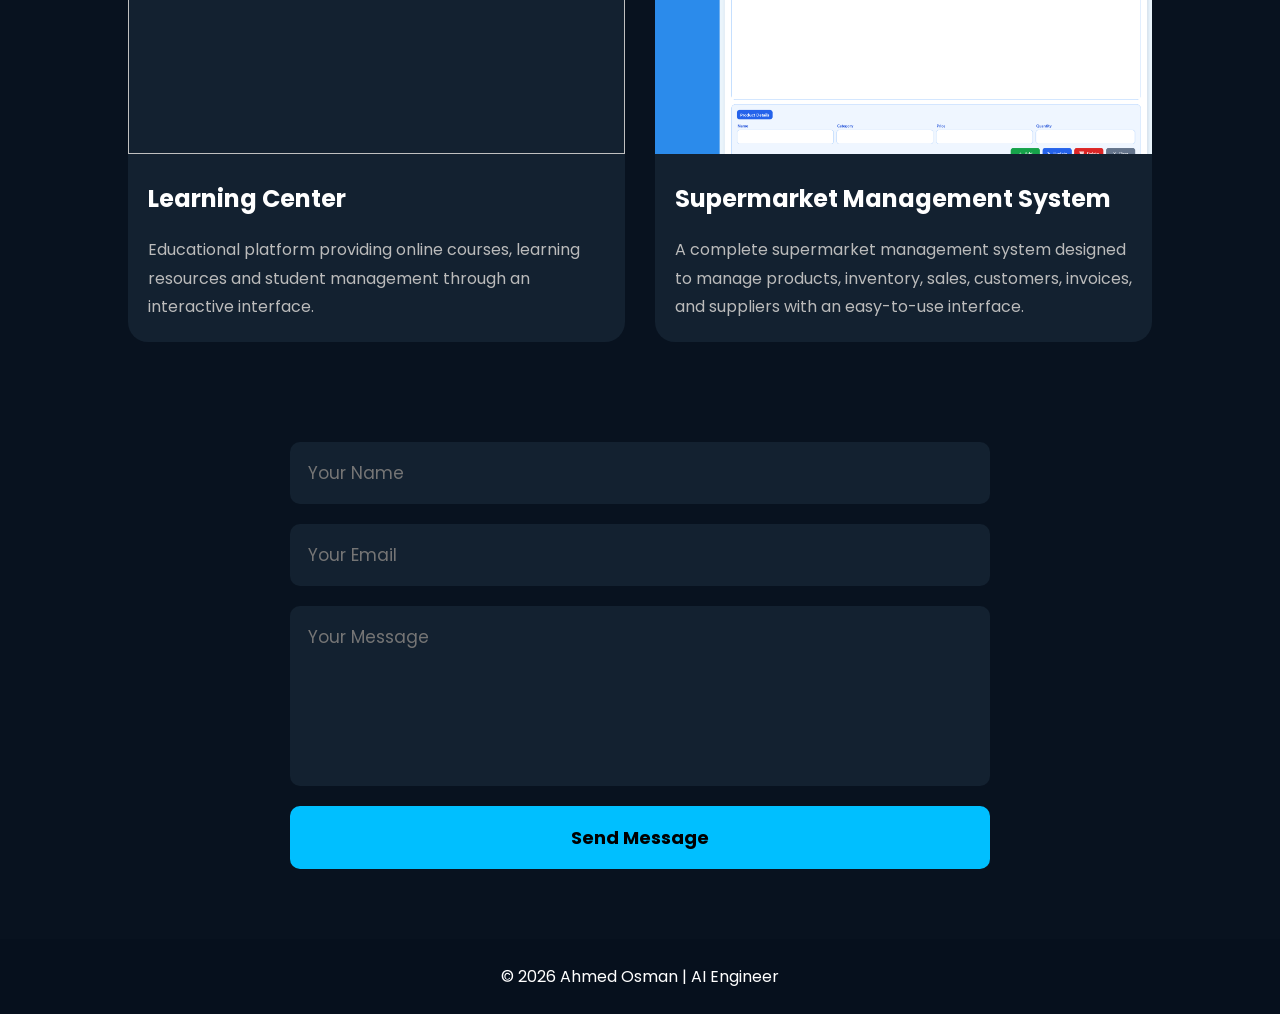
==== commit b46671f2: "Fix HTML formatting and structure" ====
--- a/index.html
+++ b/index.html
@@ -229,7 +229,7 @@
 </div>
 <div class="project">
 
-    <img src="images/supermarket.jpg" alt="Supermarket Management System">
+    <img src="supermarket.jpg" alt="Supermarket Management System">
 
     <h3>Supermarket Management System</h3>
 
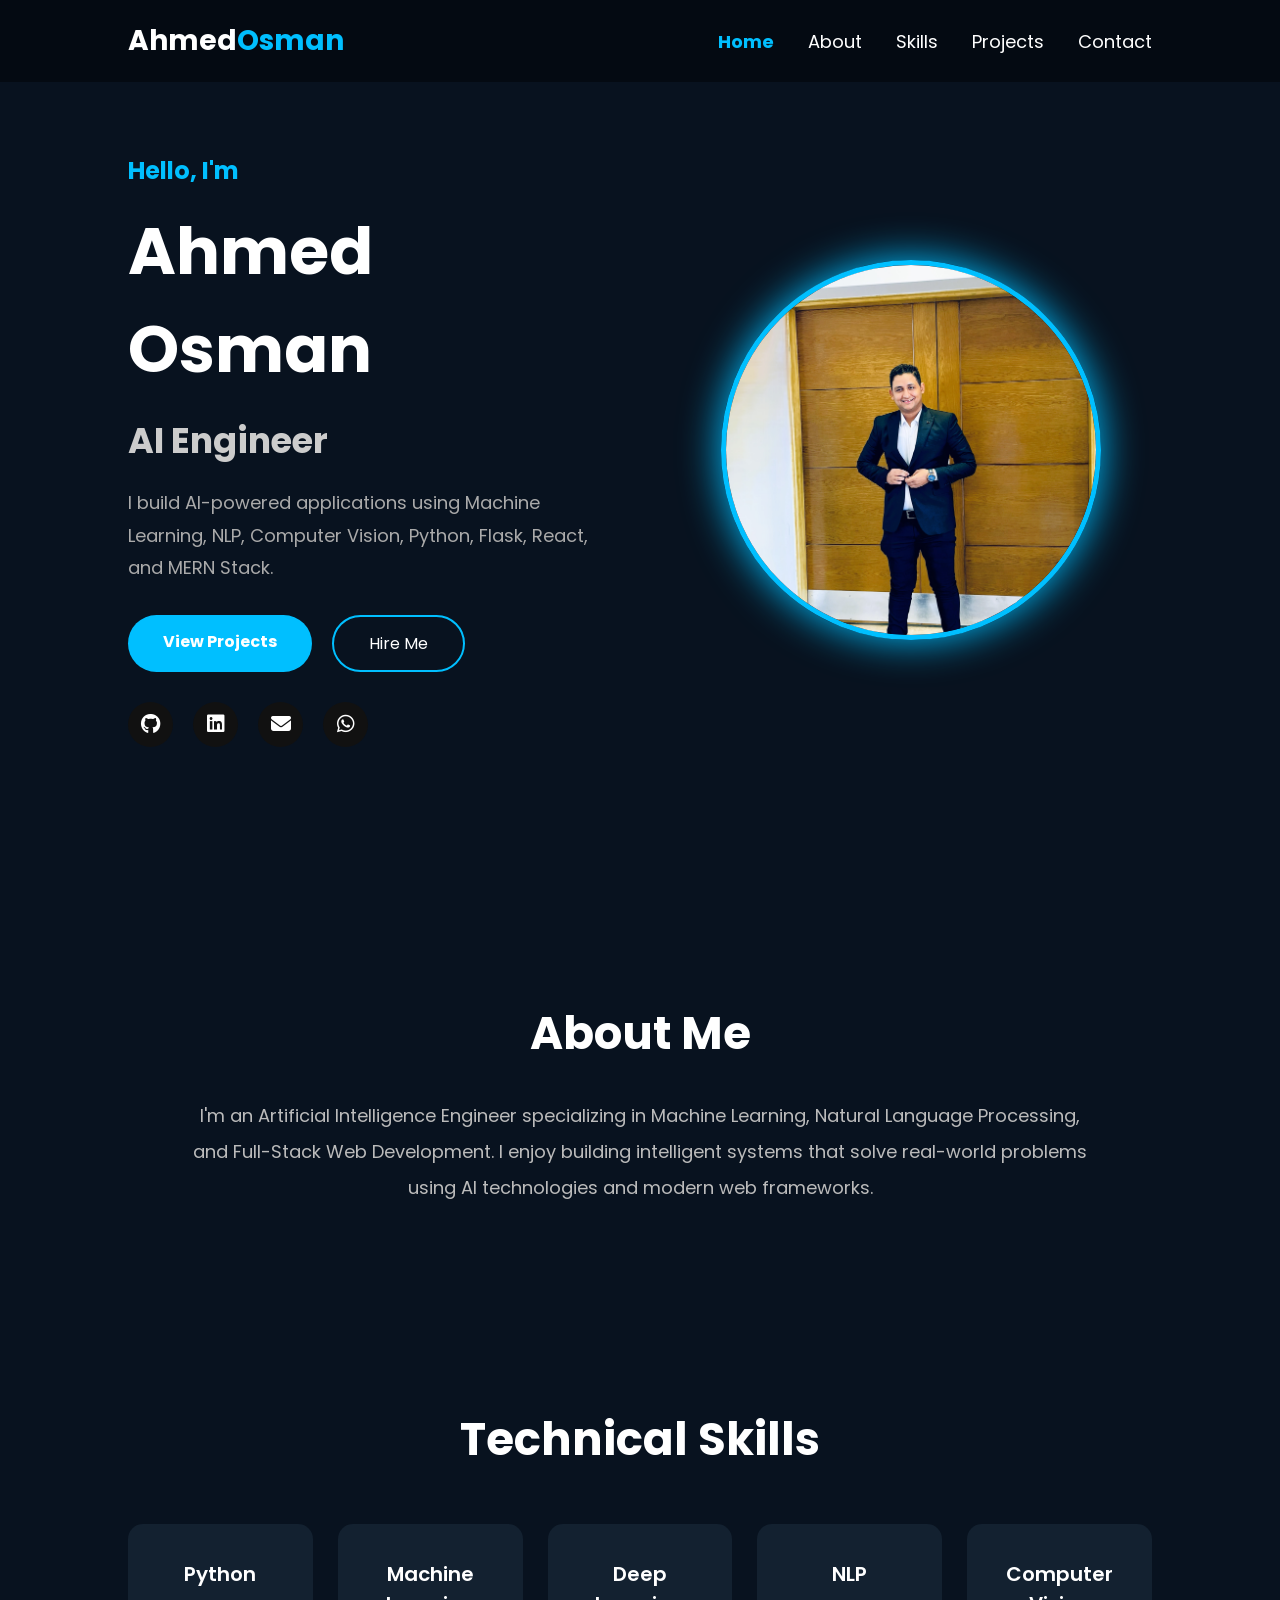
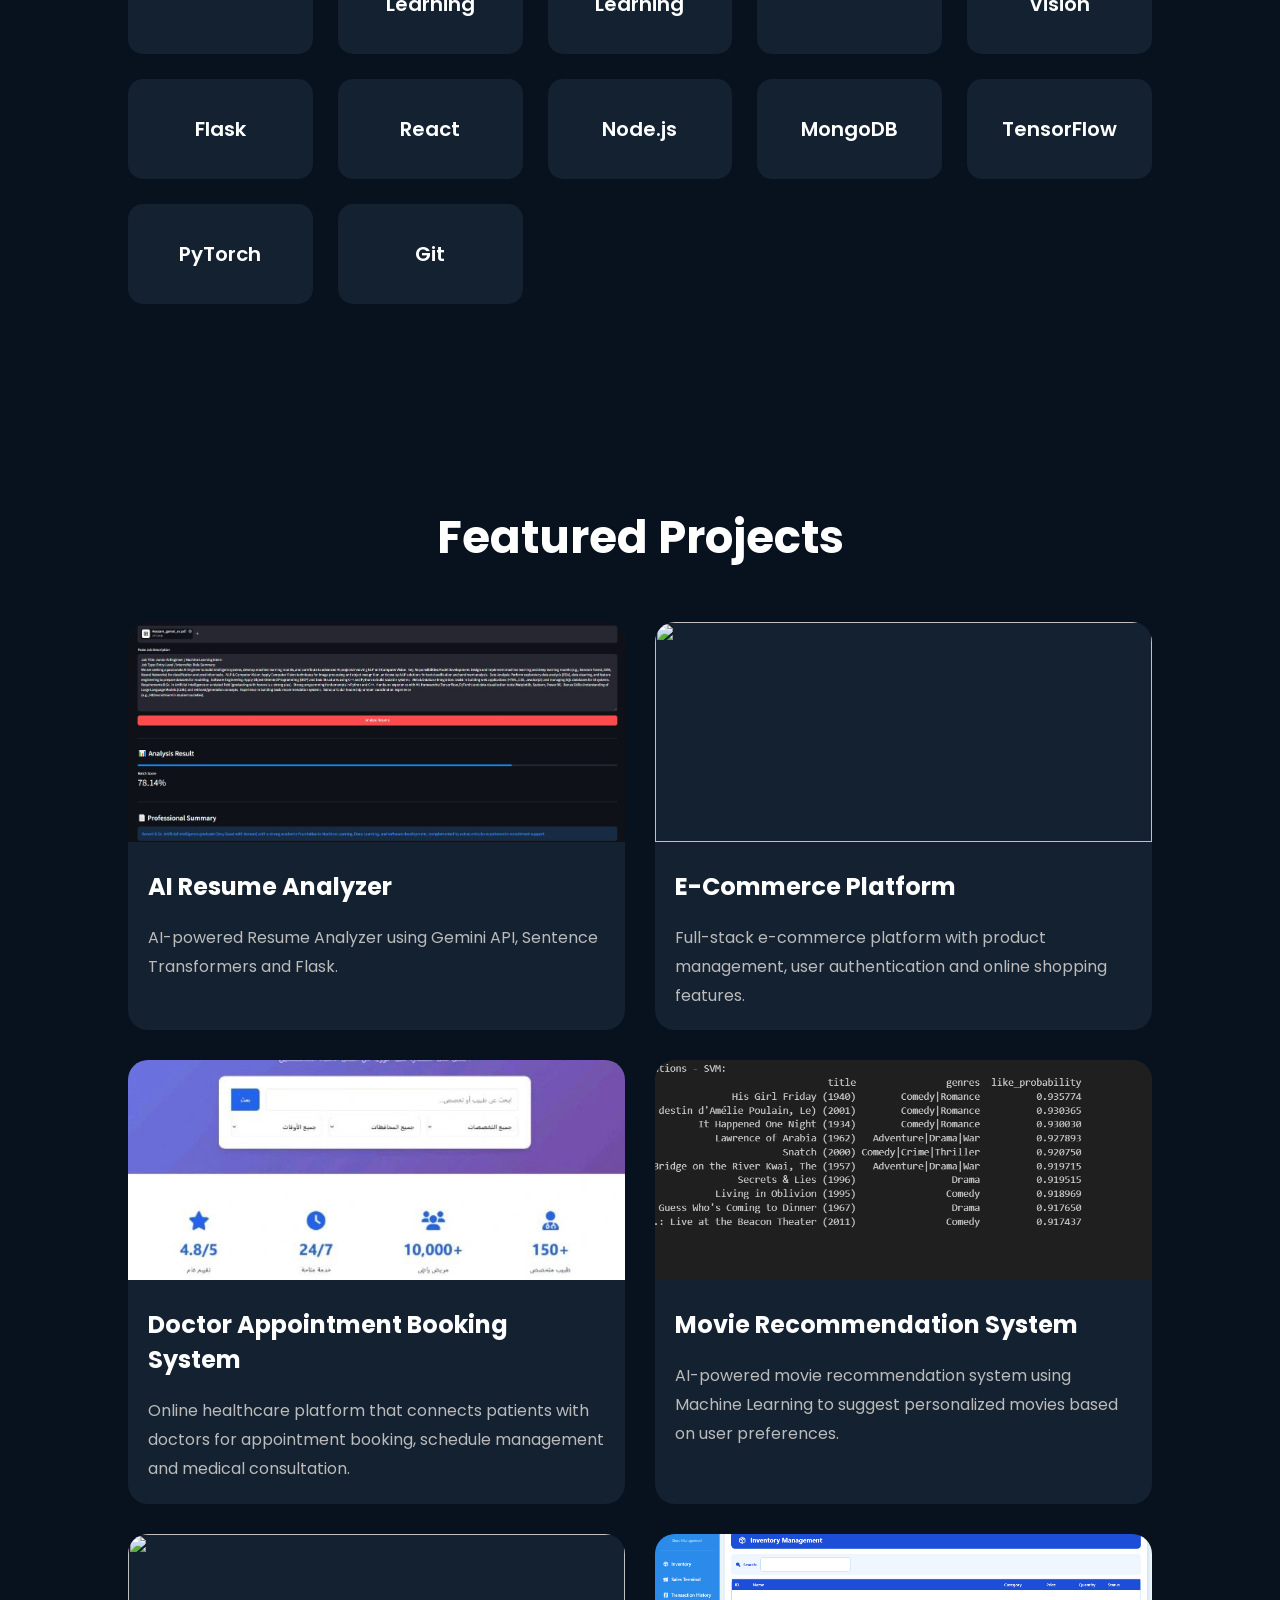
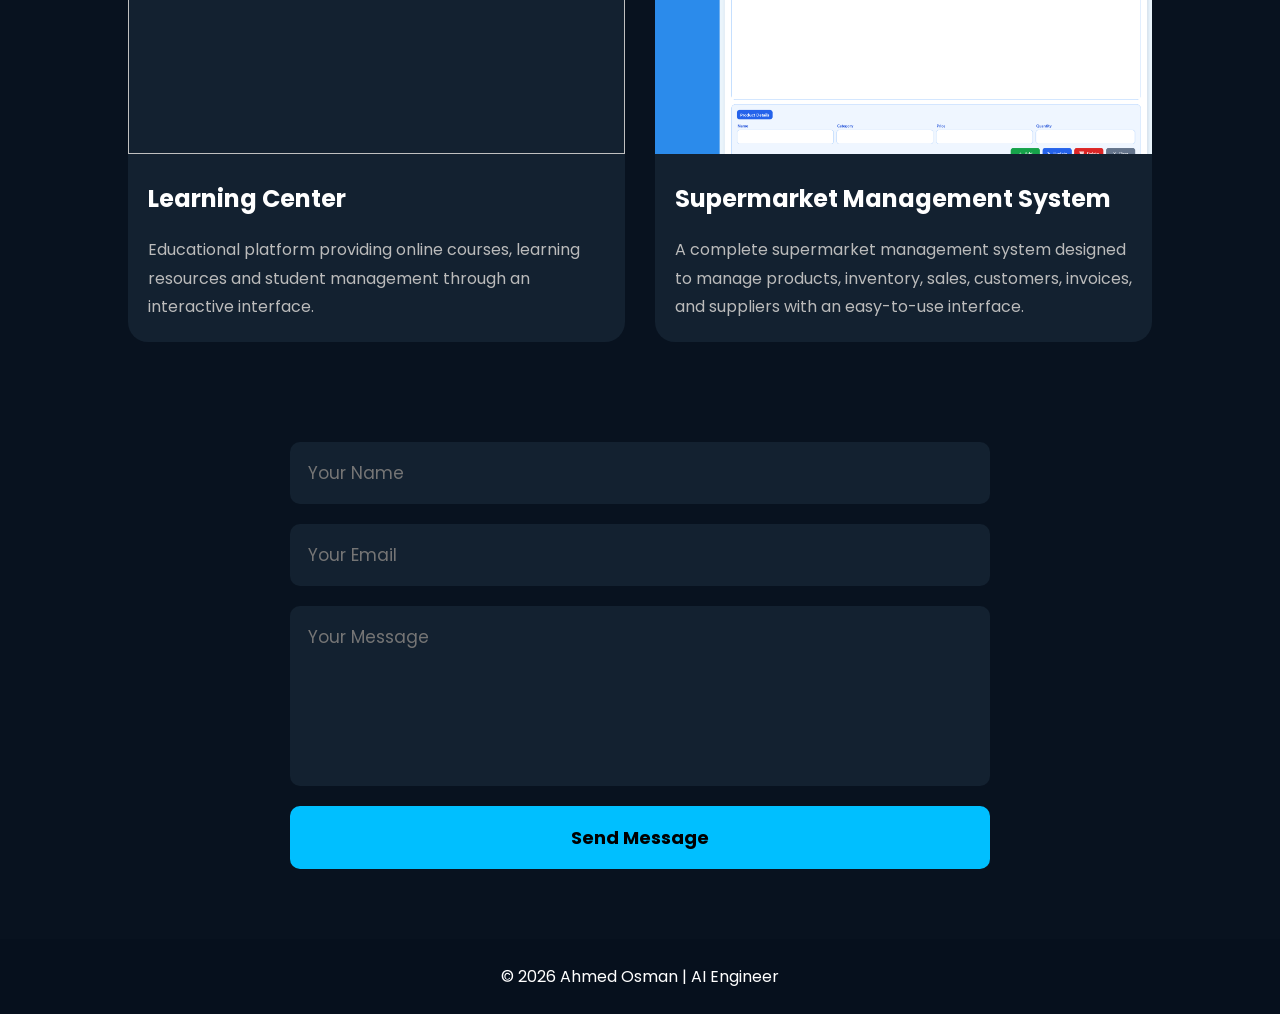
==== commit 3f59c549: "Update index.html" ====
--- a/index.html
+++ b/index.html
@@ -76,7 +76,7 @@
 
     <div class="hero-image">
 
-        <img src="images/IMG_2841.jpg" alt="Ahmed Osman">
+        <img src="IMG_2841.jpg" alt="Ahmed Osman">
 
     </div>
 
